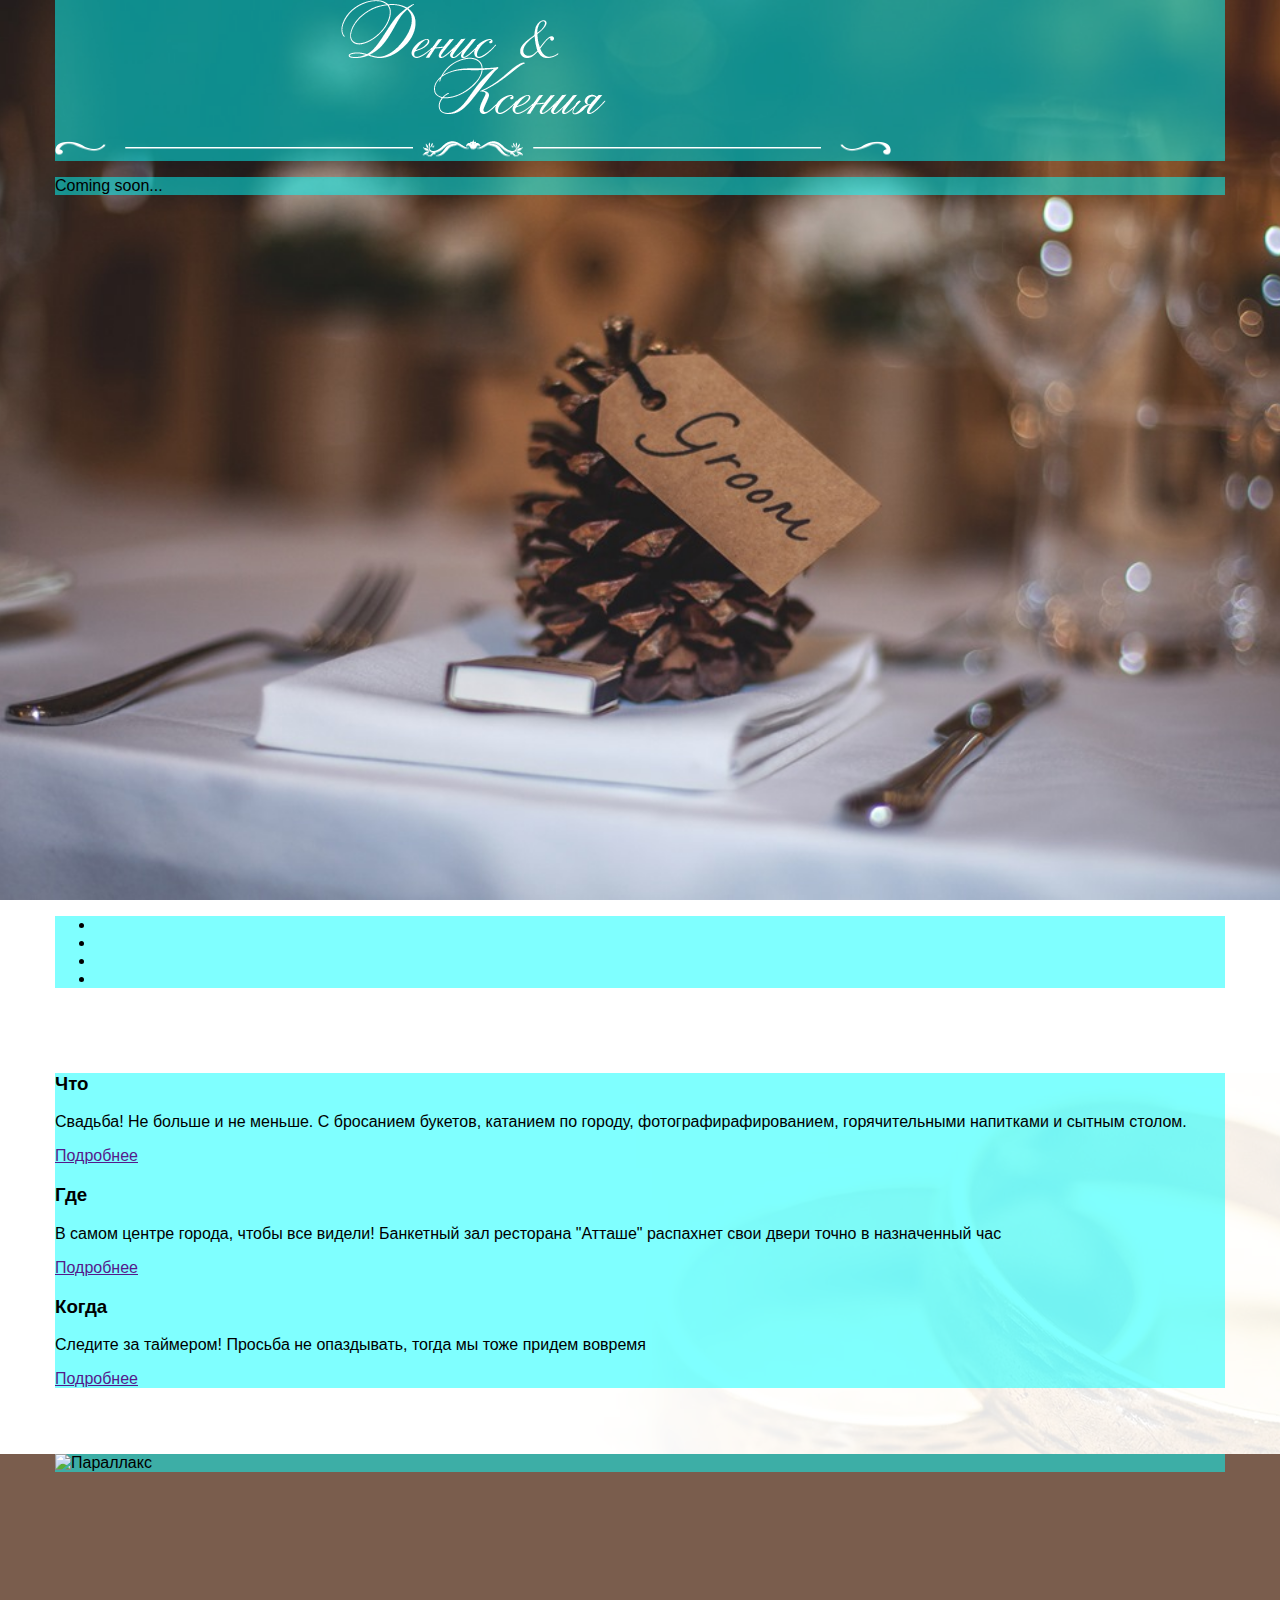
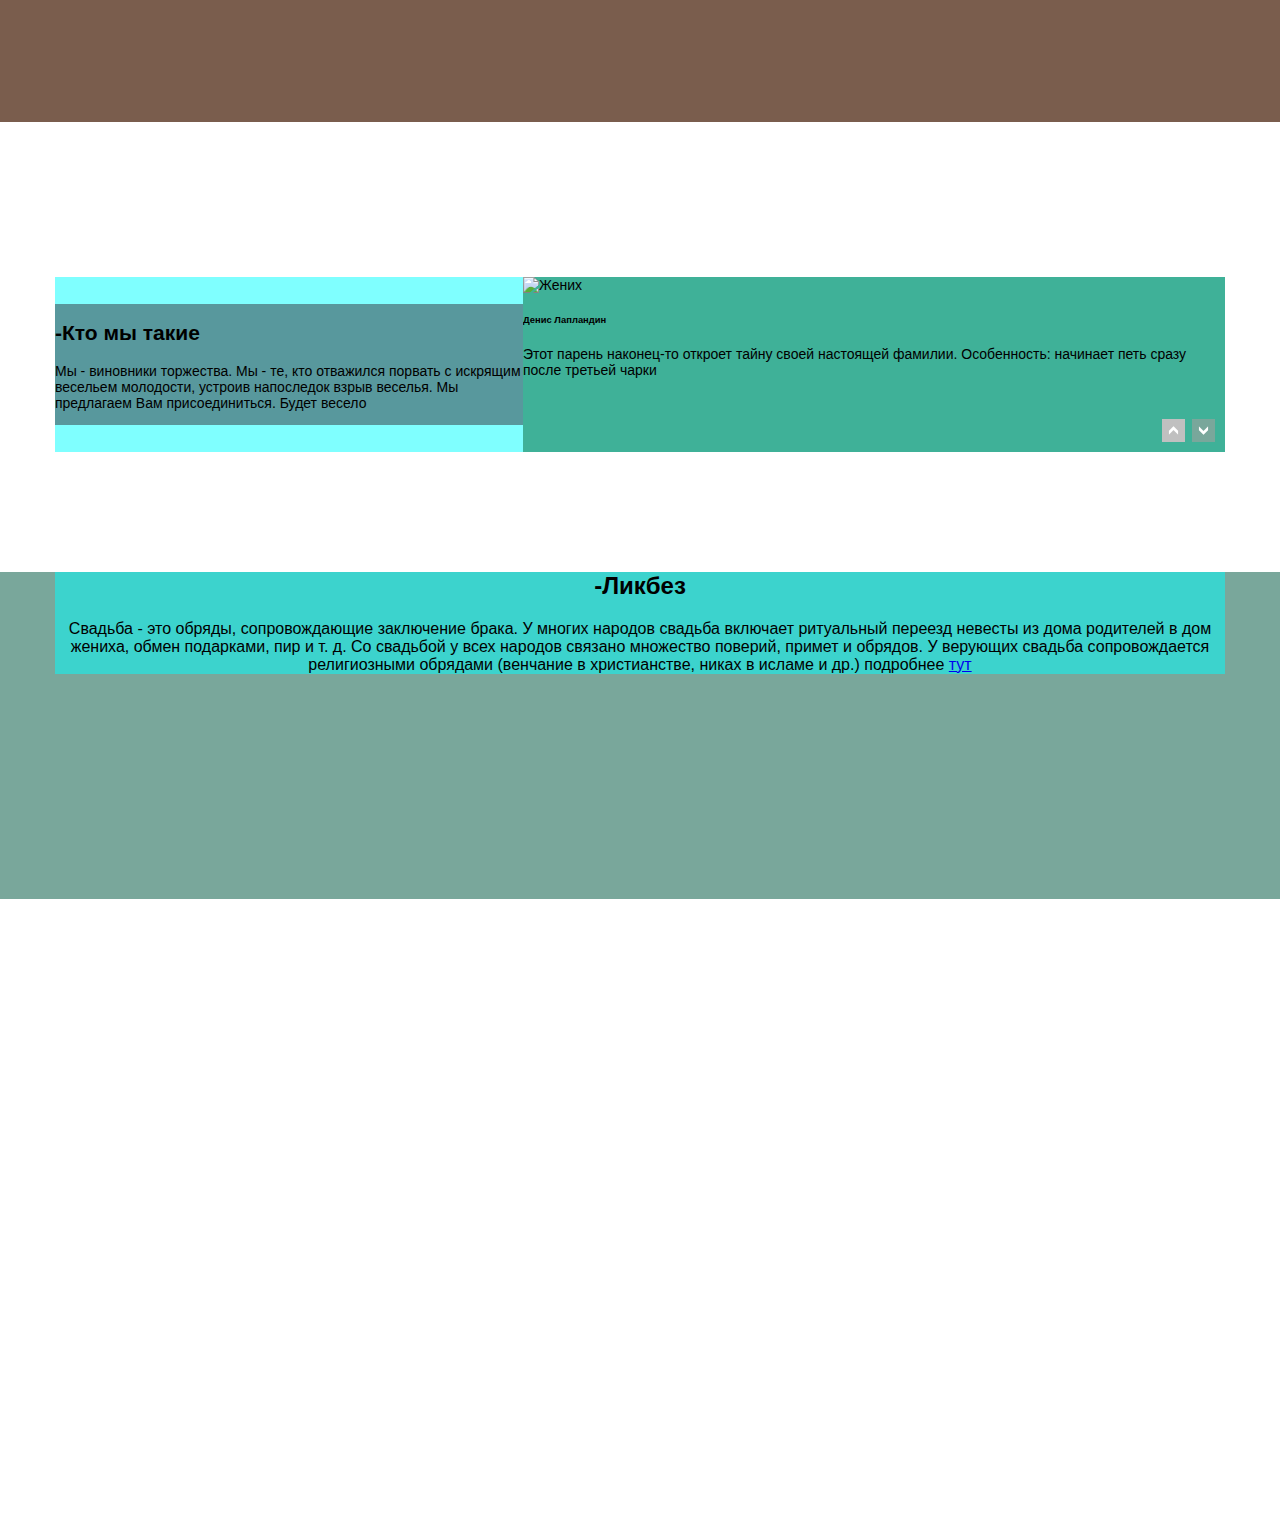
==== index.html @ 1f2bb0ab "Малый слайдер" ====
<!DOCTYPE html>
<html lang="ru">
<head>
  <meta charset="UTF-8">
  <title>Wedding</title>
  <link rel="stylesheet" type="text/css" href="css/normalize.css" />
  <link rel="stylesheet" type="text/css" href="css/style.css">
  </head>
<body>
  <div class="slider">
    <div class="slide first-slide"></div>
    <div class="slide second-slide"></div>
    <div class="slide third-slide"></div>
      <div class="logo container">
        <img src="img\logo.png" alt="Денис и Ксения">
      </div>
      <div class="timer container">
        <p>Coming soon...</p>
        <div class="timer days">

        </div>
        <div class="timer hours">

        </div>
        <div class="timer minutes">

        </div>
        <div class="timer seconds"></div>
      </div>
    </div>

  <main class="content">
    <div class="content-wrapper">
      <div class="social container">
        <ul>
          <li><a class="social-icon social-vk" href="#"></a></li>
          <li><a class="social-icon social-google" href="#"></a></li>
          <li><a class="social-icon social-photo" href="#"></a></li>
          <li><a class="social-icon social-video" href="#"></a></li>
        </ul>
      </div>
    </div>
    <div class="annotation-wrapper">
      <div class="annotation container">
        <article class="annotation-what">
          <h3 class="annotation-header">Что</h3>
          <p class="annotation-text">Свадьба! Не больше и не меньше. С бросанием букетов, катанием по
            городу, фотографирафированием, горячительными напитками и сытным
            столом.</p>
          <a href="" class="btn">Подробнее</a>
        </article>
        <article class="annotation-where">
          <h3 class="annotation-header">Где</h3>
          <p class="annotation-text">В самом центре города, чтобы все видели!
            Банкетный зал ресторана "Атташе" распахнет свои двери точно в назначенный час</p>
          <a href="" class="btn">Подробнее</a>
        </article>
        <article class="annotation-when">
          <h3 class="annotation-header">Когда</h3>
          <p class="annotation-text">Следите за таймером! Просьба не опаздывать,
            тогда мы тоже придем вовремя</p>
          <a href="" class="btn">Подробнее</a>
        </article>
      </div>
    </div>

    <div class="parallax-wrapper">
      <div class="parallax container">
        <img src="" alt="Параллакс">
      </div>
    </div>

     <div class="about-wrapper">
      <div class="about container clearfix">
        <div class="about-us">
          <h2 class="about-us-header">-Кто мы такие</h2>
          <p class="about-us-text">Мы - виновники торжества. Мы - те, кто отважился порвать
          с искрящим весельем молодости, устроив напоследок взрыв веселья. Мы предлагаем
          Вам присоединиться. Будет весело</p>
        </div>
        <div class="about-slider">  <!-- экран слайдера -->
          <input type="radio" name="slider-control" id="prev" checked="">
          <input type="radio" name="slider-control" id="next">
         <div class="about-slides">   <!--двигаемый контейнер с дивами -->
            <div class="about-slider-him">
              <img src="" alt="Жених" class="him">
              <h6 class="him-header">Денис Лапландин</h6>
              <p class="him-text">Этот парень наконец-то откроет тайну своей настоящей фамилии.
              Особенность: начинает петь сразу после третьей чарки</p>
            </div>
            <div class="about-slider-her">
              <img src="" alt="Невеста" class="her">
              <h6 class="her-header">Ксения будущая Лапландина</h6>
              <p class="him-text">Девушка мечты, ум, страсть и красота в одном флаконе.
              Особенность: вместо того, чтобы унимать поющего жениха, начинает ему подпевать</p>
            </div>

          </div>


          <div class="slider-control">
            <label for="prev"></label>
            <label for="next"></label>
          </div>
        </div>


        <!-- <div class="about-slider">
            <figure class="about-photo">
              <img src="" width="268" height="164" alt="ФОТО"/>
            </figure>
            <button class="btn-photo-back">Назад</button>
            <button class="btn-photo-next">Вперед</button>
        </div> -->
      </div>
    </div>

     <div class="definition-wrapper">
      <div class="definition container">
        <!-- можно добавить иконку -->
        <h2 class="definition-header">-Ликбез</h2>
        <p class="definition-text"> Свадьба - это обряды, сопровождающие заключение брака.
          У многих народов свадьба включает ритуальный переезд невесты из дома
          родителей в дом жениха, обмен подарками, пир и т. д.
          Со свадьбой у всех народов связано множество поверий, примет и обрядов.
          У верующих свадьба сопровождается религиозными обрядами (венчание в
          христианстве, никах в исламе и др.) подробнее
          <a href="https://ru.wikipedia.org/wiki/%D0%A1%D0%B2%D0%B0%D0%B4%D1%8C%D0%B1%D0%B0" class="definition-wiki">тут</a></p>
      </div>
    </div>

  </main>
  <footer>
        <!-- Фоновое изображение + прогрессивно форма для поп-апа с приглашением -->
  </footer>


</body>
</html>
---- css/style.css ----
body {

}
.slider {
  height: 100vh;
  background: url(../img/slider/1min.jpg)  center no-repeat;
  background-size: cover;
}
.container {
  width: 1170px;
  margin: 0 auto;
  background: rgba(0, 255, 255, 0.5);
  /*ширина макета 1170*/
}
.clearfix::after {
  content:"";
  display: table;
  clear: both;
}

.content-wrapper {
  height: 138px;
  width: 100%;
  background: white;
}
.annotation-wrapper {
  height: 381px;
  width: 100%;
  background: url(../img/wedding-rings-gradient.png) center no-repeat;
}
.parallax-wrapper {
  height: 268px;
  width:100%;
  background-color: #7a5d4d;
}
.about-wrapper {
  height: 430px;
  width: 100%;
  padding-top: 155px;
  background-color: white;
  box-sizing: border-box;
}
.definition-wrapper {
  height: 327px;
  width: 100%;
  background-color: #79a79b;
}
.about {
  font-size: 0;
}
.about-us {
  display: inline-block;
  vertical-align: middle;
  width: 40%;
  font-size: 14px;
  background: rgba(50, 50, 59, 0.5);
}
.about-slider {
  position: relative;
  z-index: 100;
  display: inline-block;
  vertical-align: middle;
  width: 60%;
  height: 175px;
  overflow: hidden;
  font-size: 14px;
  background: rgba(0, 100, 50, 0.5);;
}
.about-slides {
  width: 100%;
  height: 350px;
  transition: transform 0.8s ease;
}
.about-slider-him, .about-slider-her {
  height: 175px;
}
.about input {
  display: none;
}
.slider-control {
  background: #bbb;
}
.about label {
  position: absolute;
  z-index: 200;
  bottom:10px;
  width: 23px;
  height: 23px;
  cursor: pointer;
  background: #79a79b;
}
.about label:first-child {
  right: 40px;
  background-image: url(../img/prev.png);
  background-repeat: no-repeat;
  background-position: center;
}
.about label:last-child {
  right: 10px;
  background-image: url(../img/next.png);
  background-repeat: no-repeat;
  background-position: center;
}
#prev:checked ~ .slider-control label[for="prev"],
#next:checked ~ .slider-control label[for="next"]  {
  background-color: #c0c0c0;
}
#prev:checked ~ .about-slides {
  transform: translateY(0);

}
#next:checked ~ .about-slides {
  transform: translateY(-175px);
}









.definition {
  text-align: center;
}
footer {
  height: 616px;
  width: 100%;
  /*background: url(../img/wedding-1017239_1920.jpg) center no-repeat;
  background-size: cover; ????????*/
}
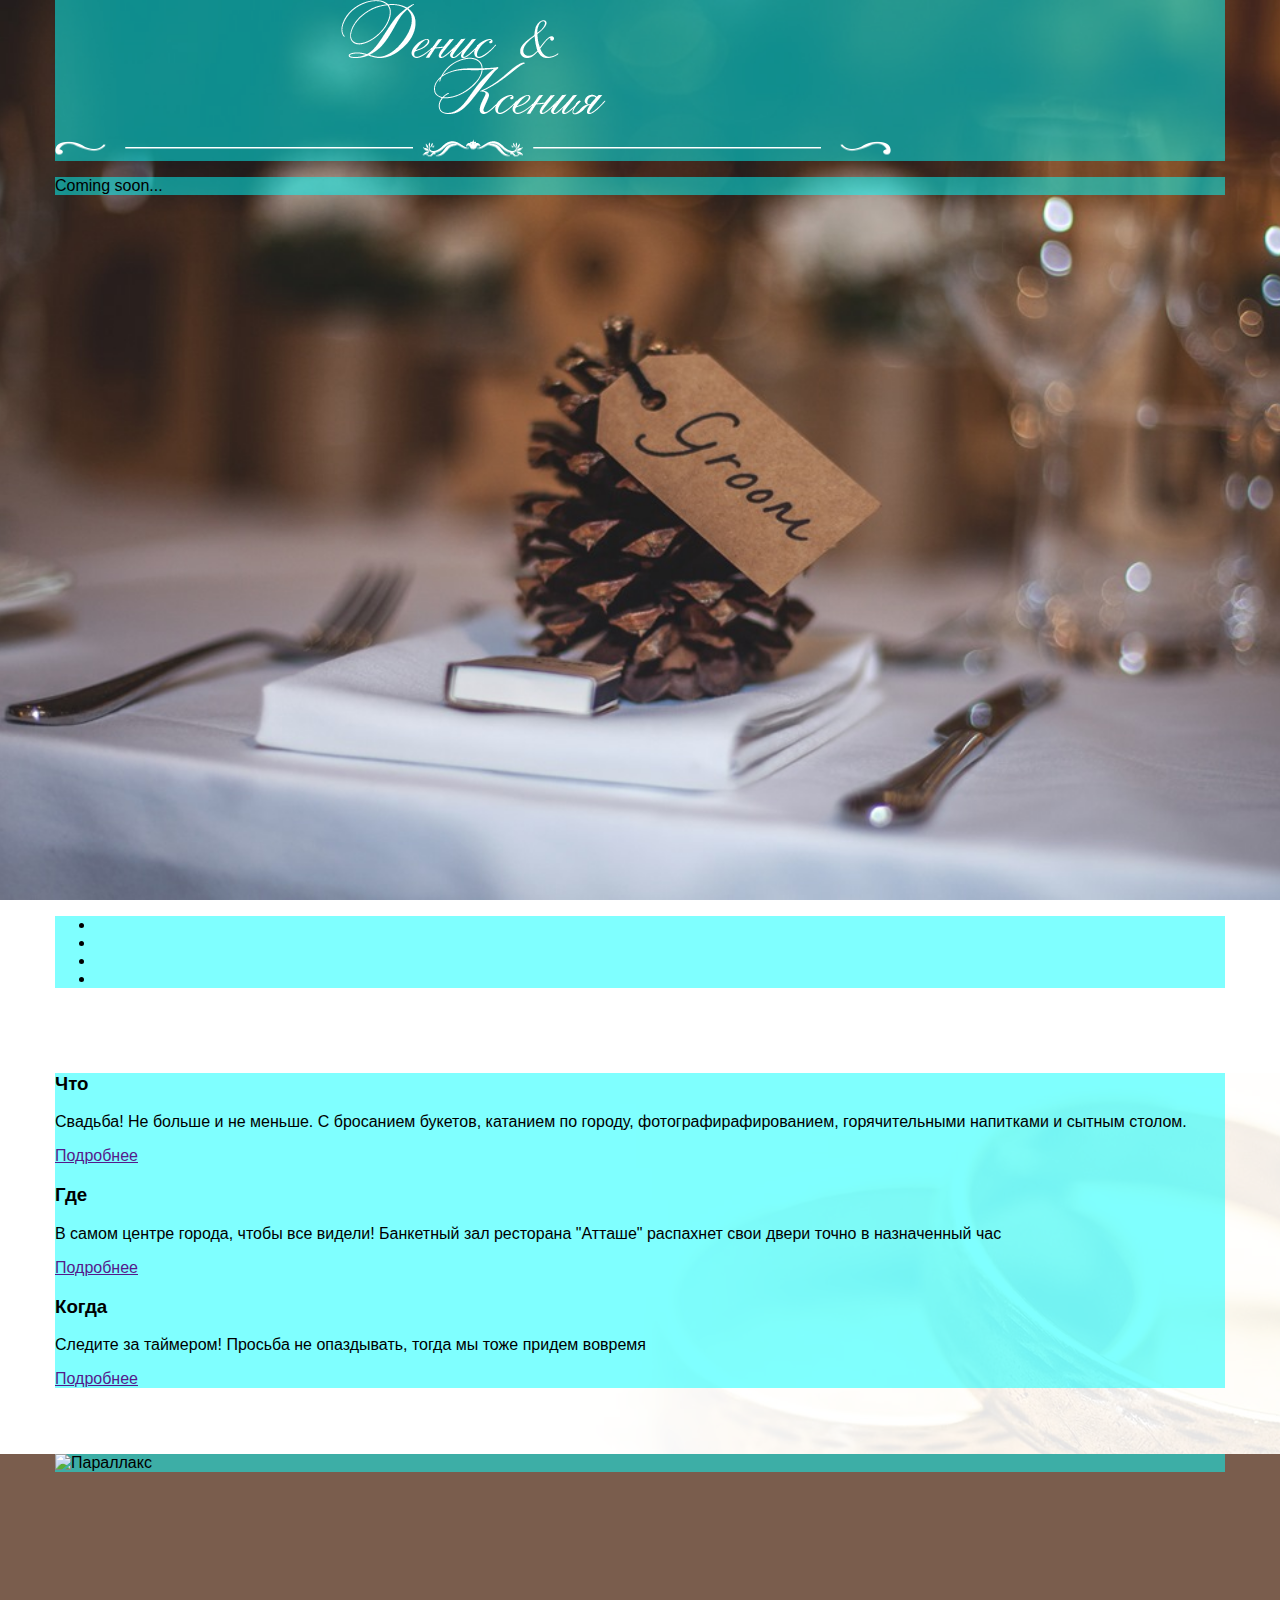
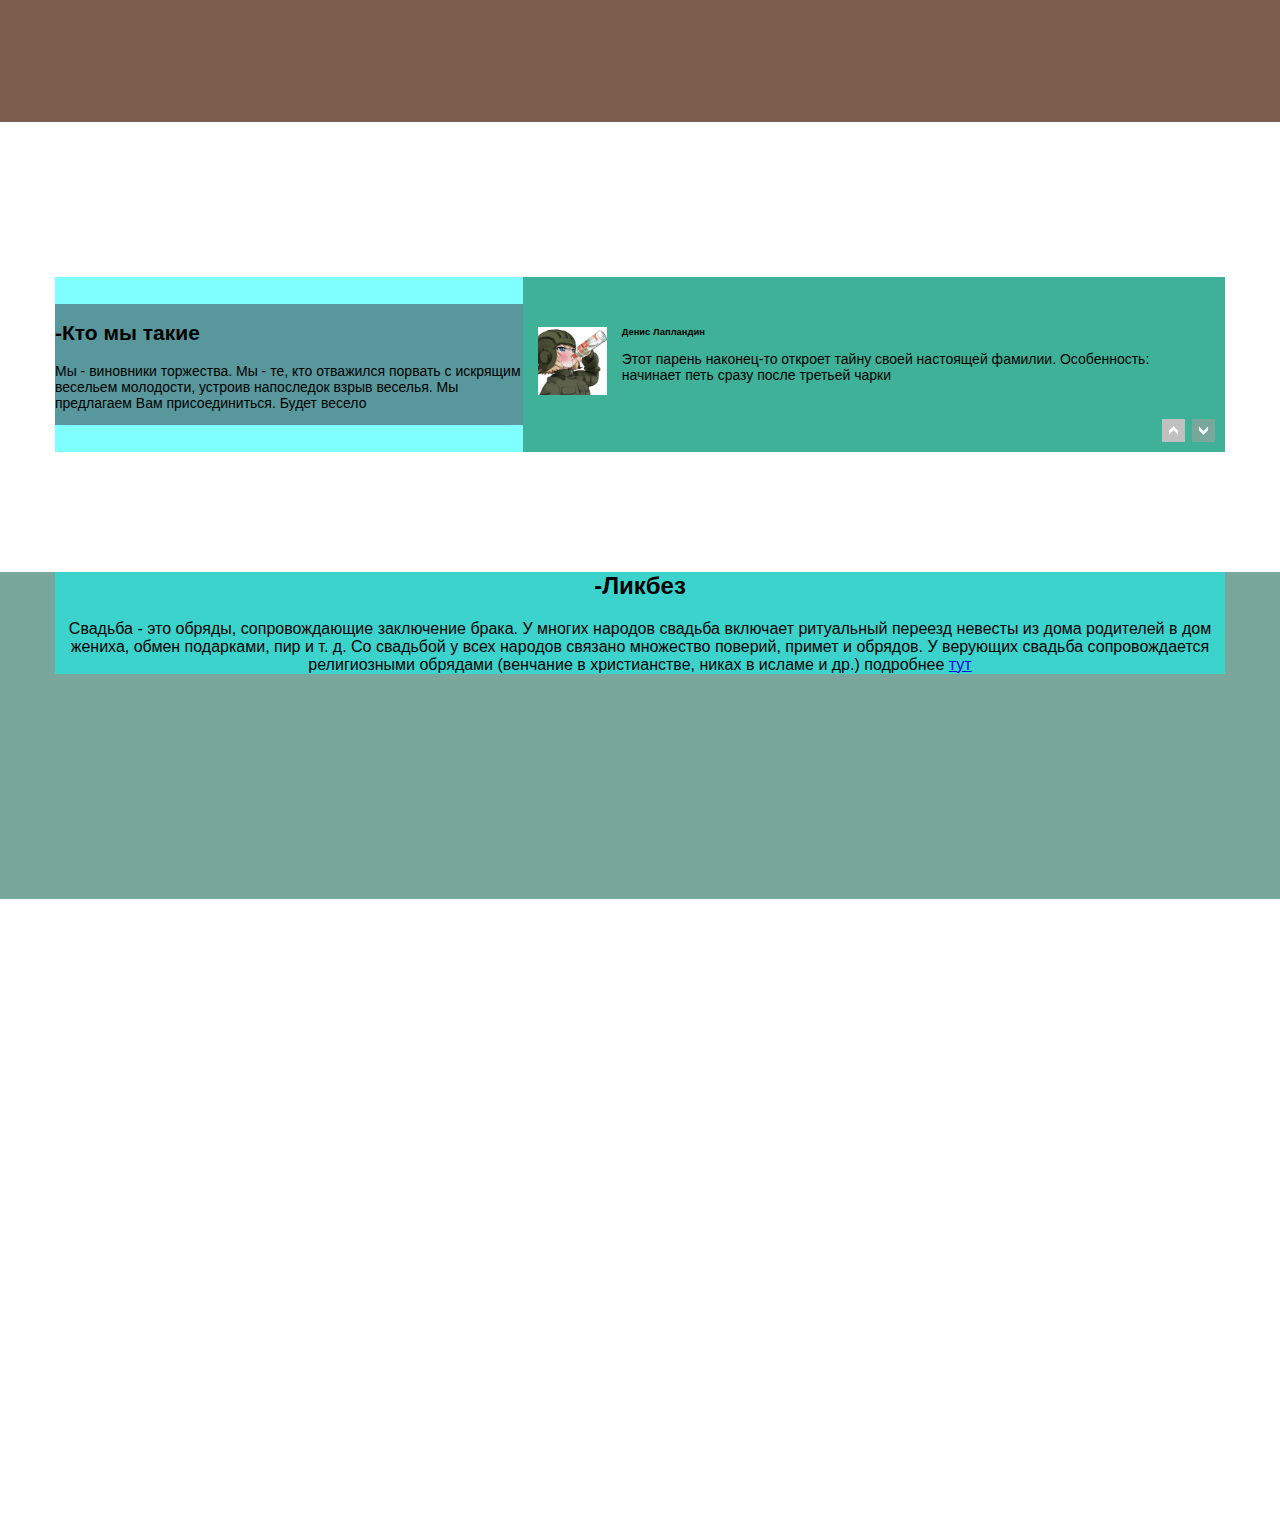
==== commit 058e5adb: "расстановка в блоке about" ====
--- a/index.html
+++ b/index.html
@@ -82,17 +82,22 @@
           <input type="radio" name="slider-control" id="prev" checked="">
           <input type="radio" name="slider-control" id="next">
          <div class="about-slides">   <!--двигаемый контейнер с дивами -->
-            <div class="about-slider-him">
-              <img src="" alt="Жених" class="him">
-              <h6 class="him-header">Денис Лапландин</h6>
-              <p class="him-text">Этот парень наконец-то откроет тайну своей настоящей фамилии.
-              Особенность: начинает петь сразу после третьей чарки</p>
+            <div class="about-slider-him clearfix">
+              <img class="portrait" src="img/U4wfZ8sK5TE.jpg" alt="Жених" class="him">
+              <!-- опционально увеличение фото при клике и обратно -->
+              <div class="box">
+                <h6 class="him-header">Денис Лапландин</h6>
+                <p class="him-text">Этот парень наконец-то откроет тайну своей настоящей фамилии.
+                Особенность: начинает петь сразу после третьей чарки</p>
+              </div>
             </div>
-            <div class="about-slider-her">
-              <img src="" alt="Невеста" class="her">
-              <h6 class="her-header">Ксения будущая Лапландина</h6>
-              <p class="him-text">Девушка мечты, ум, страсть и красота в одном флаконе.
-              Особенность: вместо того, чтобы унимать поющего жениха, начинает ему подпевать</p>
+            <div class="about-slider-her clearfix">
+              <img class="portrait" src="img/kseniya.jpg" alt="Невеста" class="her">
+              <div class="box">
+                <h6 class="her-header">Ксения будущая Лапландина</h6>
+                <p class="him-text">Девушка мечты, ум, страсть и красота в одном флаконе.
+                Особенность: вместо того, чтобы унимать поющего жениха, начинает ему подпевать</p>
+              </div>
             </div>
 
           </div>
--- a/css/style.css
+++ b/css/style.css
@@ -73,6 +73,9 @@
 }
 .about-slider-him, .about-slider-her {
   height: 175px;
+  padding-left: 15px;
+  padding-top: 50px;
+  box-sizing: border-box;
 }
 .about input {
   display: none;
@@ -112,7 +115,22 @@
 #next:checked ~ .about-slides {
   transform: translateY(-175px);
 }
-
+.portrait {
+  display: inline-block;
+  max-width: 10%;
+  height: auto;
+  float: left;
+  margin-right: 15px;
+}
+.box h6 {
+  padding: 0;
+  margin: 0;
+}
+.box {
+  max-width: 80%;
+  float: left;
+  /*background-color: black;*/
+}
 
 
 
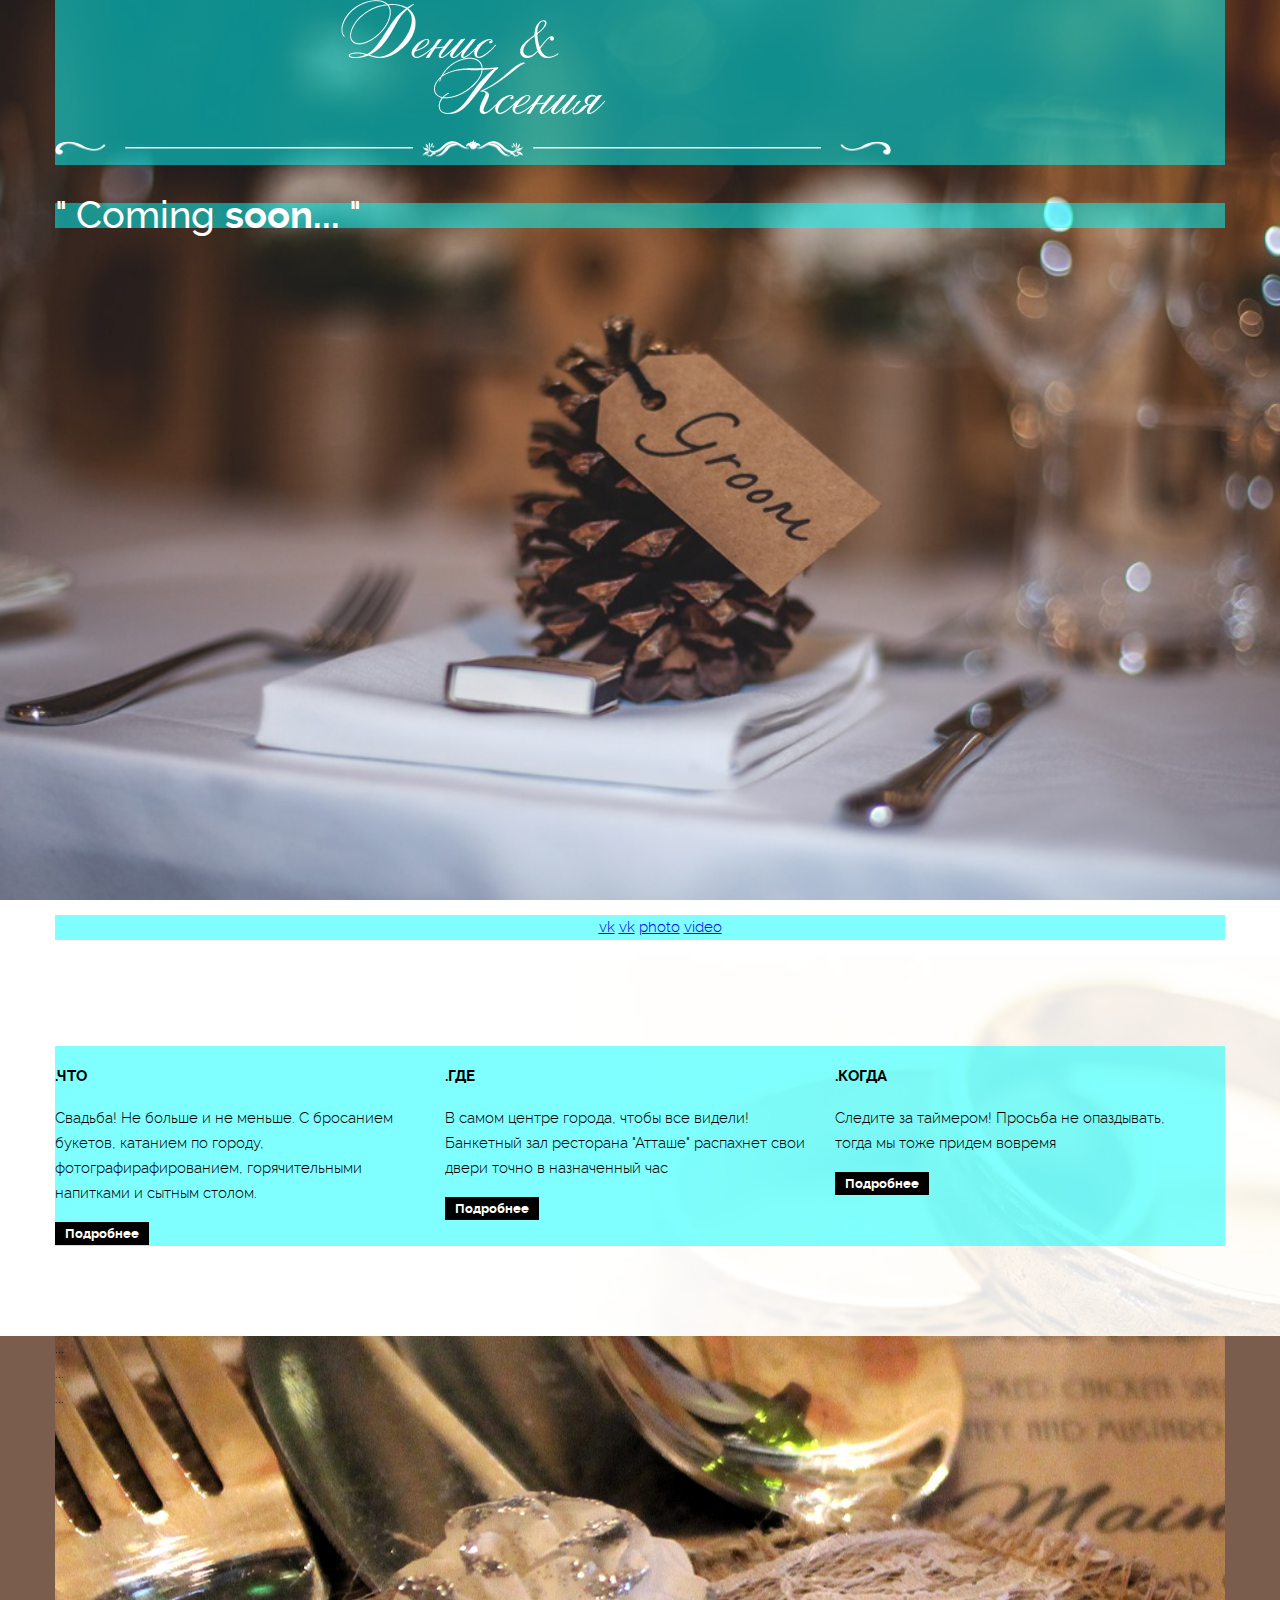
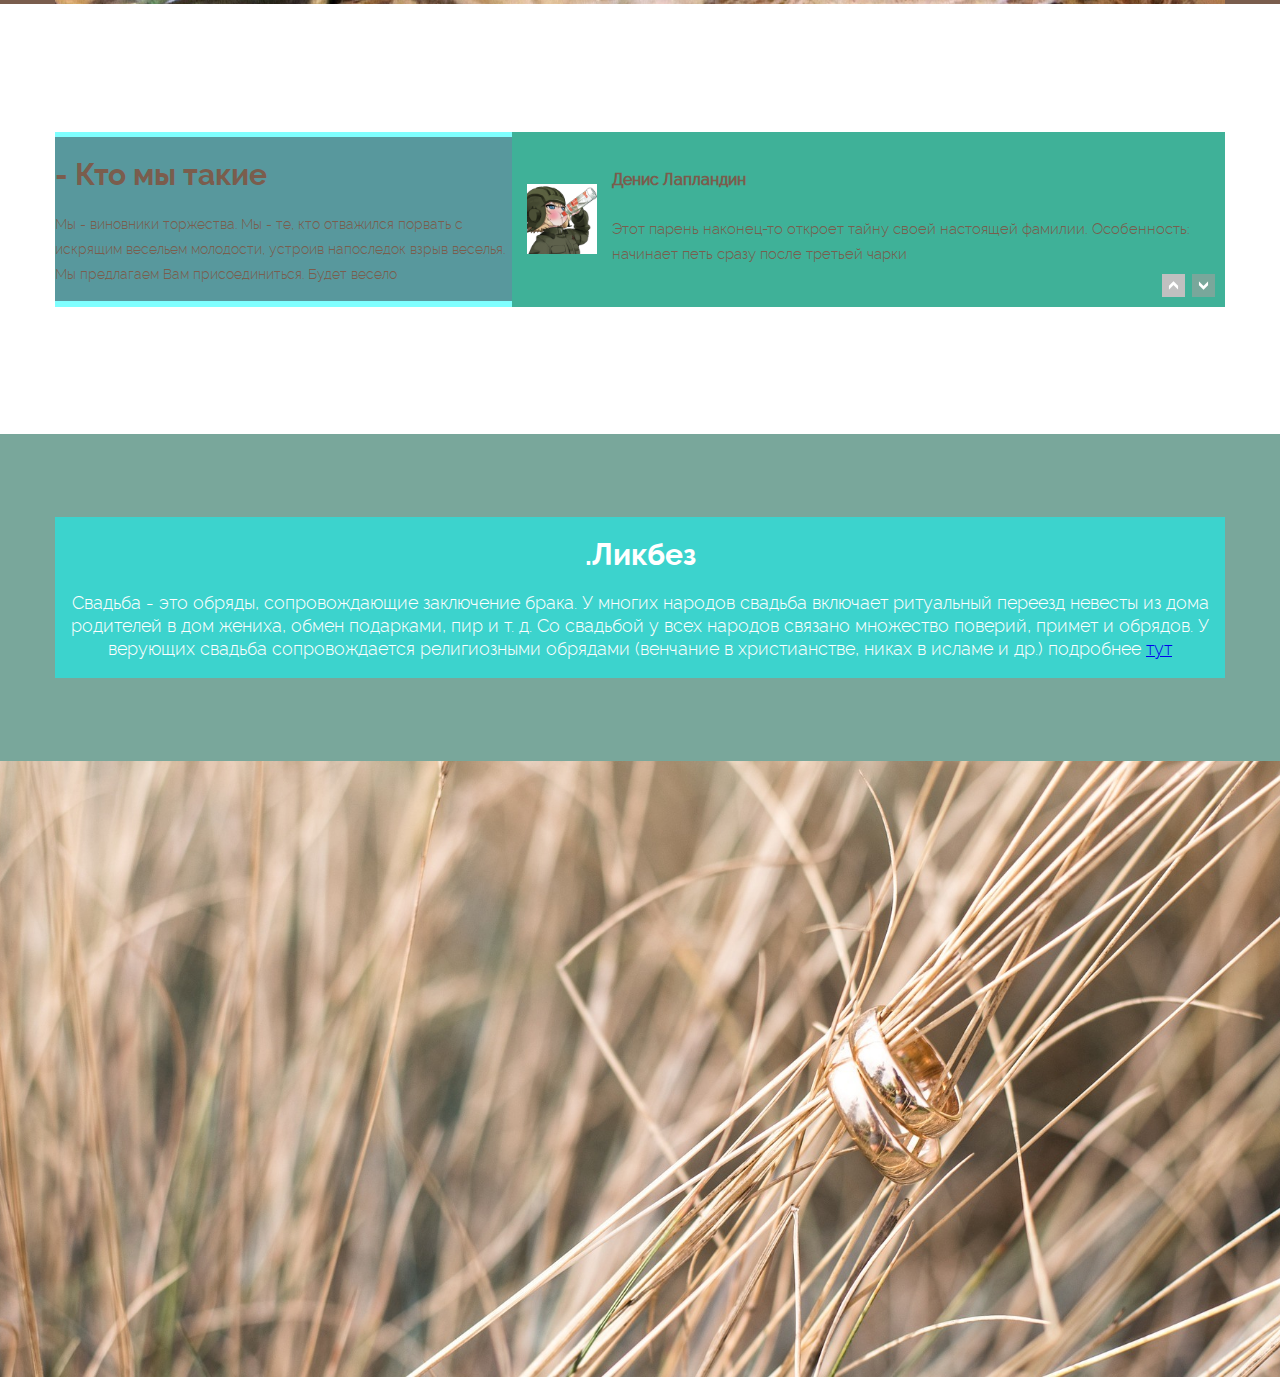
==== commit 315fb87a: "Доработка большая" ====
--- a/index.html
+++ b/index.html
@@ -5,6 +5,7 @@
   <title>Wedding</title>
   <link rel="stylesheet" type="text/css" href="css/normalize.css" />
   <link rel="stylesheet" type="text/css" href="css/style.css">
+  <link rel="stylesheet" type="text/css" href="css/fonts.css">
   </head>
 <body>
   <div class="slider">
@@ -15,7 +16,7 @@
         <img src="img\logo.png" alt="Денис и Ксения">
       </div>
       <div class="timer container">
-        <p>Coming soon...</p>
+        <p>" Coming <span>soon...</span> "</p>
         <div class="timer days">
 
         </div>
@@ -30,33 +31,33 @@
     </div>
 
   <main class="content">
-    <div class="content-wrapper">
+    <div class="social-wrapper">
       <div class="social container">
         <ul>
-          <li><a class="social-icon social-vk" href="#"></a></li>
-          <li><a class="social-icon social-google" href="#"></a></li>
-          <li><a class="social-icon social-photo" href="#"></a></li>
-          <li><a class="social-icon social-video" href="#"></a></li>
+          <li><a class="social-icon social-vk-him" href="http://vk.com/id15290535">vk</a></li>
+          <li><a class="social-icon social-vk-her" href="http://vk.com/id95440802">vk</a></li>
+          <li><a class="social-icon social-photo" href="#">photo</a></li>
+          <li><a class="social-icon social-video" href="#">video</a></li>
         </ul>
       </div>
     </div>
     <div class="annotation-wrapper">
       <div class="annotation container">
         <article class="annotation-what">
-          <h3 class="annotation-header">Что</h3>
+          <h3 class="annotation-header">.Что</h3>
           <p class="annotation-text">Свадьба! Не больше и не меньше. С бросанием букетов, катанием по
             городу, фотографирафированием, горячительными напитками и сытным
             столом.</p>
           <a href="" class="btn">Подробнее</a>
         </article>
         <article class="annotation-where">
-          <h3 class="annotation-header">Где</h3>
+          <h3 class="annotation-header">.Где</h3>
           <p class="annotation-text">В самом центре города, чтобы все видели!
             Банкетный зал ресторана "Атташе" распахнет свои двери точно в назначенный час</p>
           <a href="" class="btn">Подробнее</a>
         </article>
         <article class="annotation-when">
-          <h3 class="annotation-header">Когда</h3>
+          <h3 class="annotation-header">.Когда</h3>
           <p class="annotation-text">Следите за таймером! Просьба не опаздывать,
             тогда мы тоже придем вовремя</p>
           <a href="" class="btn">Подробнее</a>
@@ -66,14 +67,24 @@
 
     <div class="parallax-wrapper">
       <div class="parallax container">
-        <img src="" alt="Параллакс">
+        <div class="parallax__group">
+          <div class="parallax__layer parallax__layer--back">
+            ...
+          </div>
+          <div class="parallax__layer parallax__layer--base">
+            ...
+          </div>
+        </div>
+        <div class="parallax__group">
+          ...
+        </div>
       </div>
     </div>
 
      <div class="about-wrapper">
-      <div class="about container clearfix">
+      <div class="about container">
         <div class="about-us">
-          <h2 class="about-us-header">-Кто мы такие</h2>
+          <h2 class="about-us-header">- Кто мы такие</h2>
           <p class="about-us-text">Мы - виновники торжества. Мы - те, кто отважился порвать
           с искрящим весельем молодости, устроив напоследок взрыв веселья. Мы предлагаем
           Вам присоединиться. Будет весело</p>
@@ -82,7 +93,7 @@
           <input type="radio" name="slider-control" id="prev" checked="">
           <input type="radio" name="slider-control" id="next">
          <div class="about-slides">   <!--двигаемый контейнер с дивами -->
-            <div class="about-slider-him clearfix">
+            <div class="about-slider-him">
               <img class="portrait" src="img/U4wfZ8sK5TE.jpg" alt="Жених" class="him">
               <!-- опционально увеличение фото при клике и обратно -->
               <div class="box">
@@ -91,7 +102,7 @@
                 Особенность: начинает петь сразу после третьей чарки</p>
               </div>
             </div>
-            <div class="about-slider-her clearfix">
+            <div class="about-slider-her">
               <img class="portrait" src="img/kseniya.jpg" alt="Невеста" class="her">
               <div class="box">
                 <h6 class="her-header">Ксения будущая Лапландина</h6>
@@ -123,7 +134,7 @@
      <div class="definition-wrapper">
       <div class="definition container">
         <!-- можно добавить иконку -->
-        <h2 class="definition-header">-Ликбез</h2>
+        <h2 class="definition-header">.Ликбез</h2>
         <p class="definition-text"> Свадьба - это обряды, сопровождающие заключение брака.
           У многих народов свадьба включает ритуальный переезд невесты из дома
           родителей в дом жениха, обмен подарками, пир и т. д.
@@ -135,7 +146,8 @@
     </div>
 
   </main>
-  <footer>
+  <footer >
+
         <!-- Фоновое изображение + прогрессивно форма для поп-апа с приглашением -->
   </footer>
 
--- a/css/style.css
+++ b/css/style.css
@@ -1,5 +1,20 @@
 body {
-
+  font-family: 'ralewaylight', 'Arial', sans-serif;
+  font-size: 15px;
+  line-height: 25px;
+  color: black;
+}
+.timer p {
+  font-family: 'ralewaymedium', 'Arial', sans-serif;
+  font-size: 38px;
+  line-height: 25px;
+  color: white;
+}
+.timer p span {
+  font-family: 'ralewaybold', 'Arial', sans-serif;
+  font-size: 38px;
+  line-height: 25px;
+  color: white;
 }
 .slider {
   height: 100vh;
@@ -18,52 +33,125 @@
   clear: both;
 }
 
-.content-wrapper {
-  height: 138px;
+.social-wrapper {
+  height: auto;
   width: 100%;
   background: white;
+  overflow: auto;
 }
 .annotation-wrapper {
+  display: flex;
+  justify-content: center;
+  align-items: center;
   height: 381px;
   width: 100%;
   background: url(../img/wedding-rings-gradient.png) center no-repeat;
+  background-size: cover;
+  overflow: auto;
 }
 .parallax-wrapper {
+  display: flex;
+  align-items: center;
   height: 268px;
   width:100%;
   background-color: #7a5d4d;
+  overflow: auto;
 }
 .about-wrapper {
+  display: flex;
+  align-items: center;
   height: 430px;
   width: 100%;
-  padding-top: 155px;
+  /*padding-top: 155px;*/
   background-color: white;
   box-sizing: border-box;
+  overflow: auto;
 }
 .definition-wrapper {
+  display: flex;
+  align-items: center;
   height: 327px;
   width: 100%;
+  overflow: auto;
   background-color: #79a79b;
 }
+.social {
+  text-align: center;
+}
+.social li {
+  display: inline-block;
+
+}
+.annotation {
+  display: flex;
+  flex-wrap: wrap;
+  justify-content: space-between;;
+}
+.annotation h3 {
+  font-family: 'ralewaybold', 'Arial', sans-serif;
+  font-size: 15px;
+  line-height: 30px;
+  text-transform: uppercase;
+}
+.annotation article {
+  /*width: 30%;*/
+  flex-basis: 250px;
+  flex-grow: 1;
+  padding-right: 22px;
+  /*flex-grow: 1;*/
+  /*background-color: rgba(50, 10, 100, 0.5);*/
+}
+.annotation article a {
+  display: inline-block;
+  padding: 0 10px;
+  background-color: black;
+  font-family: 'ralewaybold', 'Arial', sans-serif;
+  text-decoration: none;
+  font-size: 13px;
+  line-height: 23px;
+  color: white;
+  width: auto;
+}
+.parallax {
+  height: 268px;
+  background: url(../img/cutlery-1375780_1920.jpg) center no-repeat;
+
+}
 .about {
-  font-size: 0;
+  display: flex;
+  align-items: center;
+  flex-wrap: wrap;
+  color: #7a5d4d;
 }
 .about-us {
-  display: inline-block;
-  vertical-align: middle;
+  /*display: inline-block;
+  vertical-align: middle;*/
+  flex-grow: 2;
+  flex-basis: 450px;
   width: 40%;
   font-size: 14px;
   background: rgba(50, 50, 59, 0.5);
 }
+.about-us h2 {
+  font-family: 'ralewaybold', 'Arial', sans-serif;
+  font-size: 30px;
+  line-height: 25px;
+}
+.about-slider h6 {
+  font-family: 'ralewaymedium', 'Arial', sans-serif;
+  font-size: 16px;
+  line-height: 45px;
+}
 .about-slider {
+  flex-grow: 3;
   position: relative;
   z-index: 100;
-  display: inline-block;
-  vertical-align: middle;
+  /*display: inline-block;
+  vertical-align: middle;*/
   width: 60%;
   height: 175px;
   overflow: hidden;
-  font-size: 14px;
+  font-size: 15px;
   background: rgba(0, 100, 50, 0.5);;
 }
 .about-slides {
@@ -72,9 +160,11 @@
   transition: transform 0.8s ease;
 }
 .about-slider-him, .about-slider-her {
+  display: flex;
+  align-items: center;
   height: 175px;
   padding-left: 15px;
-  padding-top: 50px;
+  /*padding-top: 50px;*/
   box-sizing: border-box;
 }
 .about input {
@@ -126,10 +216,16 @@
   padding: 0;
   margin: 0;
 }
-.box {
-  max-width: 80%;
-  float: left;
-  /*background-color: black;*/
+.definition {
+  font-size: 18px;
+  line-height: 23px;
+  color: white;
+}
+.definition h2 {
+  font-family: 'ralewaybold', 'Arial', sans-serif;
+  font-size: 30px;
+  line-height: 25px;
+
 }
 
 
@@ -145,6 +241,10 @@
 footer {
   height: 616px;
   width: 100%;
+  background-image: url(../img/wedding-footer.jpg);
+  background-position: center;
+  background-repeat: no-repeat;
+  background-size: cover;
   /*background: url(../img/wedding-1017239_1920.jpg) center no-repeat;
   background-size: cover; ????????*/
 }
--- a/css/fonts.css
+++ b/css/fonts.css
@@ -0,0 +1,57 @@
+/* Generated by Font Squirrel (https://www.fontsquirrel.com) on May 23, 2016 */
+
+
+
+@font-face {
+    font-family: 'ralewaybold';
+    src: url('../fonts/raleway-bold-webfont.woff2') format('woff2'),
+         url('../fonts/raleway-bold-webfont.woff') format('woff');
+    font-weight: normal;
+    font-style: normal;
+
+}
+
+
+
+
+@font-face {
+    font-family: 'ralewaymedium';
+    src: url('../fonts/raleway-medium-webfont.woff2') format('woff2'),
+         url('../fonts/raleway-medium-webfont.woff') format('woff');
+    font-weight: normal;
+    font-style: normal;
+
+}
+
+
+
+
+@font-face {
+    font-family: 'ralewaythin';
+    src: url('../fonts/raleway-thin-webfont.woff2') format('woff2'),
+         url('../fonts/raleway-thin-webfont.woff') format('woff');
+    font-weight: normal;
+    font-style: normal;
+
+}
+
+
+
+
+@font-face {
+    font-family: 'rosamunda_tworegular';
+    src: url('../fonts/rosamunda_two-webfont.woff2') format('woff2'),
+         url('../fonts/rosamunda_two-webfont.woff') format('woff');
+    font-weight: normal;
+    font-style: normal;
+
+}
+
+@font-face {
+    font-family: 'ralewaylight';
+    src: url('../fonts/raleway-light-webfont.woff2') format('woff2'),
+         url('../fonts/raleway-light-webfont.woff') format('woff');
+    font-weight: normal;
+    font-style: normal;
+
+}
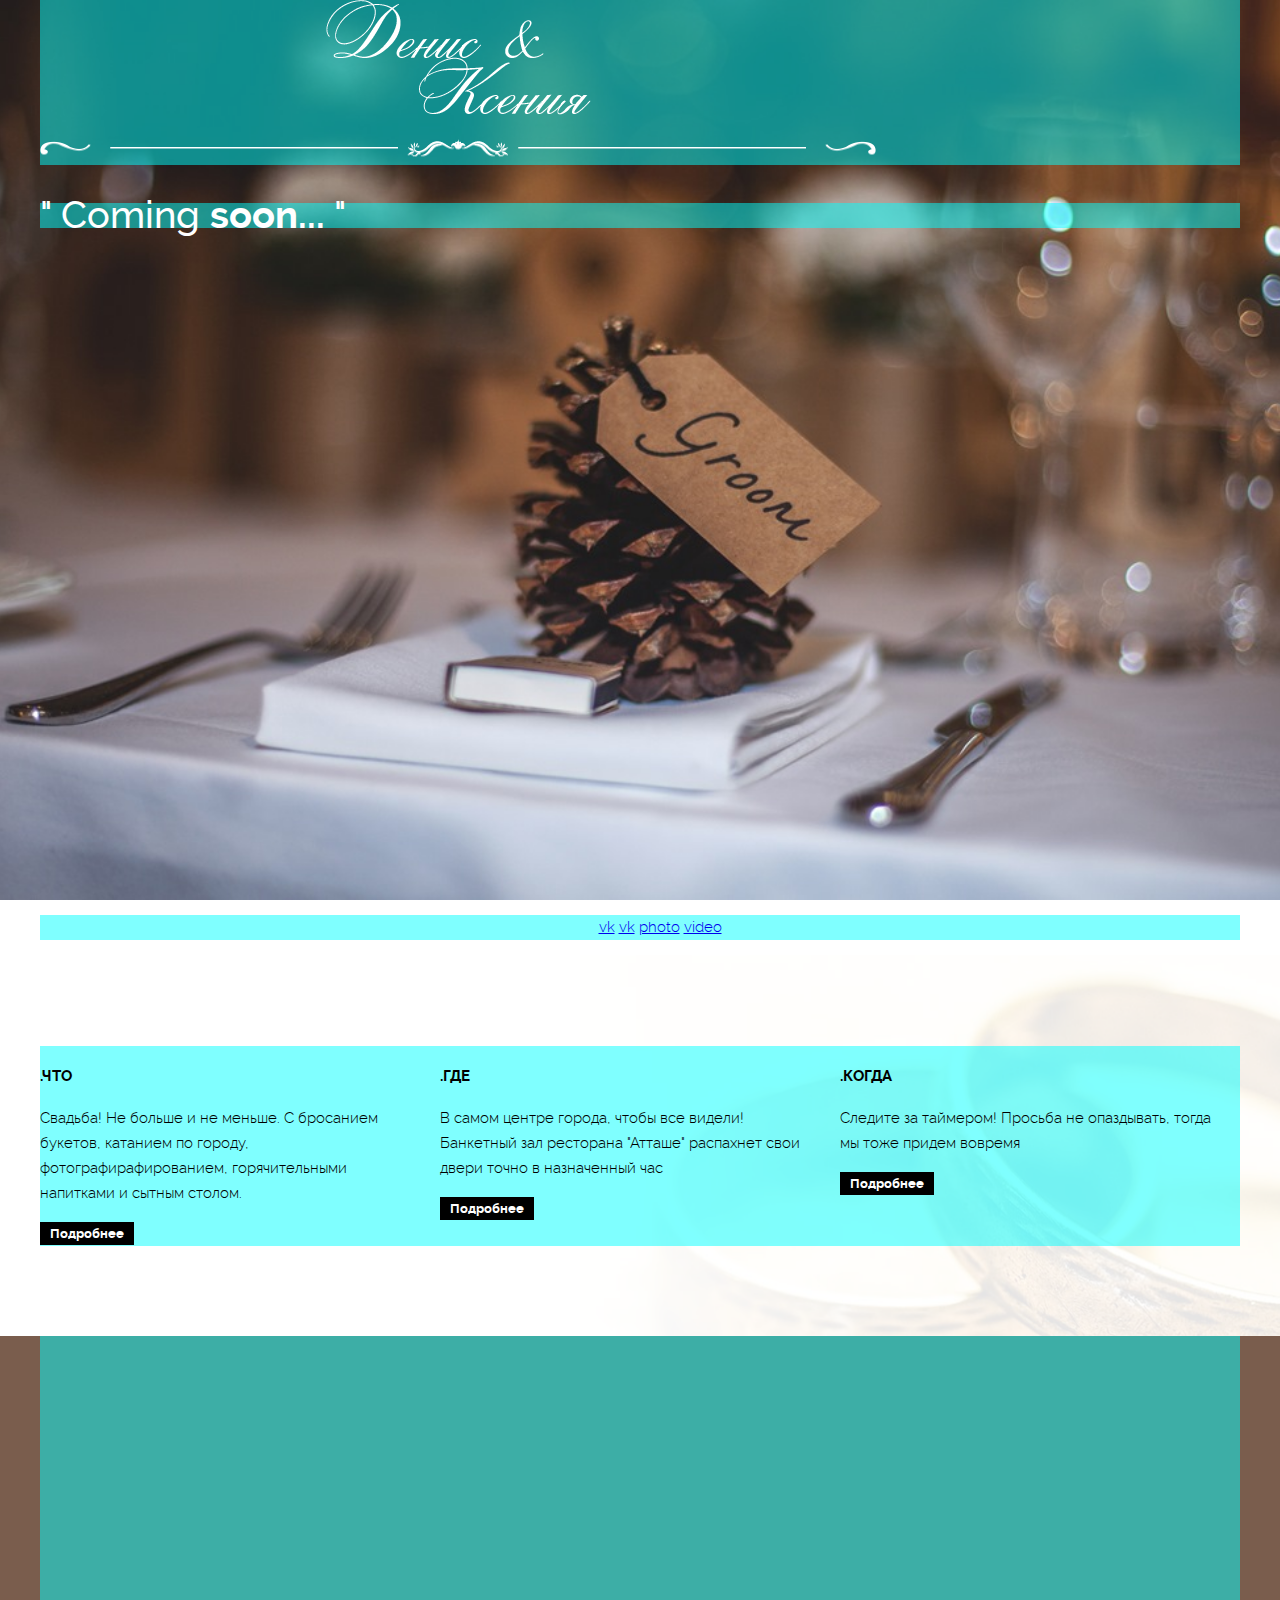
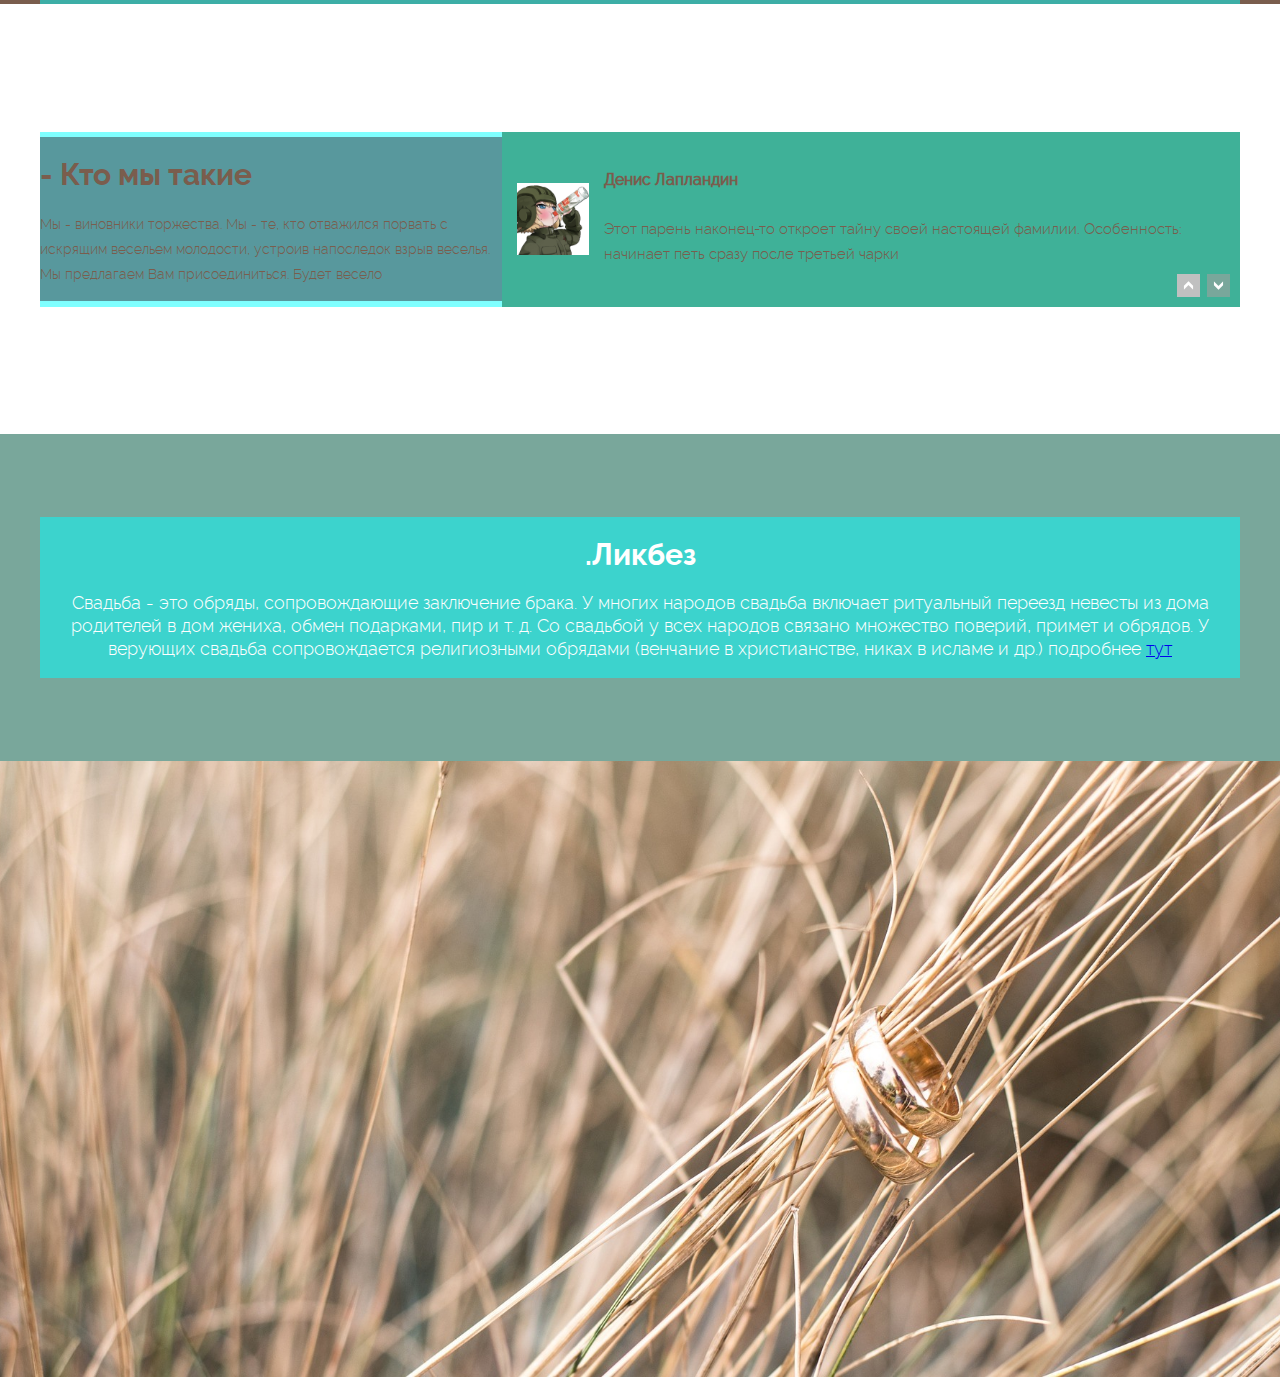
==== commit 69750f3a: "картинка в блок параллакса" ====
--- a/index.html
+++ b/index.html
@@ -67,17 +67,17 @@
 
     <div class="parallax-wrapper">
       <div class="parallax container">
-        <div class="parallax__group">
-          <div class="parallax__layer parallax__layer--back">
+        <!-- <div class="parallax__group">
+          <div class="parallax__layer parallax__layer-back">
             ...
           </div>
-          <div class="parallax__layer parallax__layer--base">
+          <div class="parallax__layer parallax__layer-base">
             ...
           </div>
         </div>
         <div class="parallax__group">
           ...
-        </div>
+        </div> -->
       </div>
     </div>
 
--- a/css/style.css
+++ b/css/style.css
@@ -22,7 +22,7 @@
   background-size: cover;
 }
 .container {
-  width: 1170px;
+  width: 1200px;
   margin: 0 auto;
   background: rgba(0, 255, 255, 0.5);
   /*ширина макета 1170*/
@@ -114,8 +114,11 @@
 }
 .parallax {
   height: 268px;
-  background: url(../img/cutlery-1375780_1920.jpg) center no-repeat;
-
+  /*background-color: black;*/
+  background-image: url(../img/параллакс.jpg);
+  background-repeat: no-repeat;
+  background-position: center;
+  background-attachment: fixed;
 }
 .about {
   display: flex;
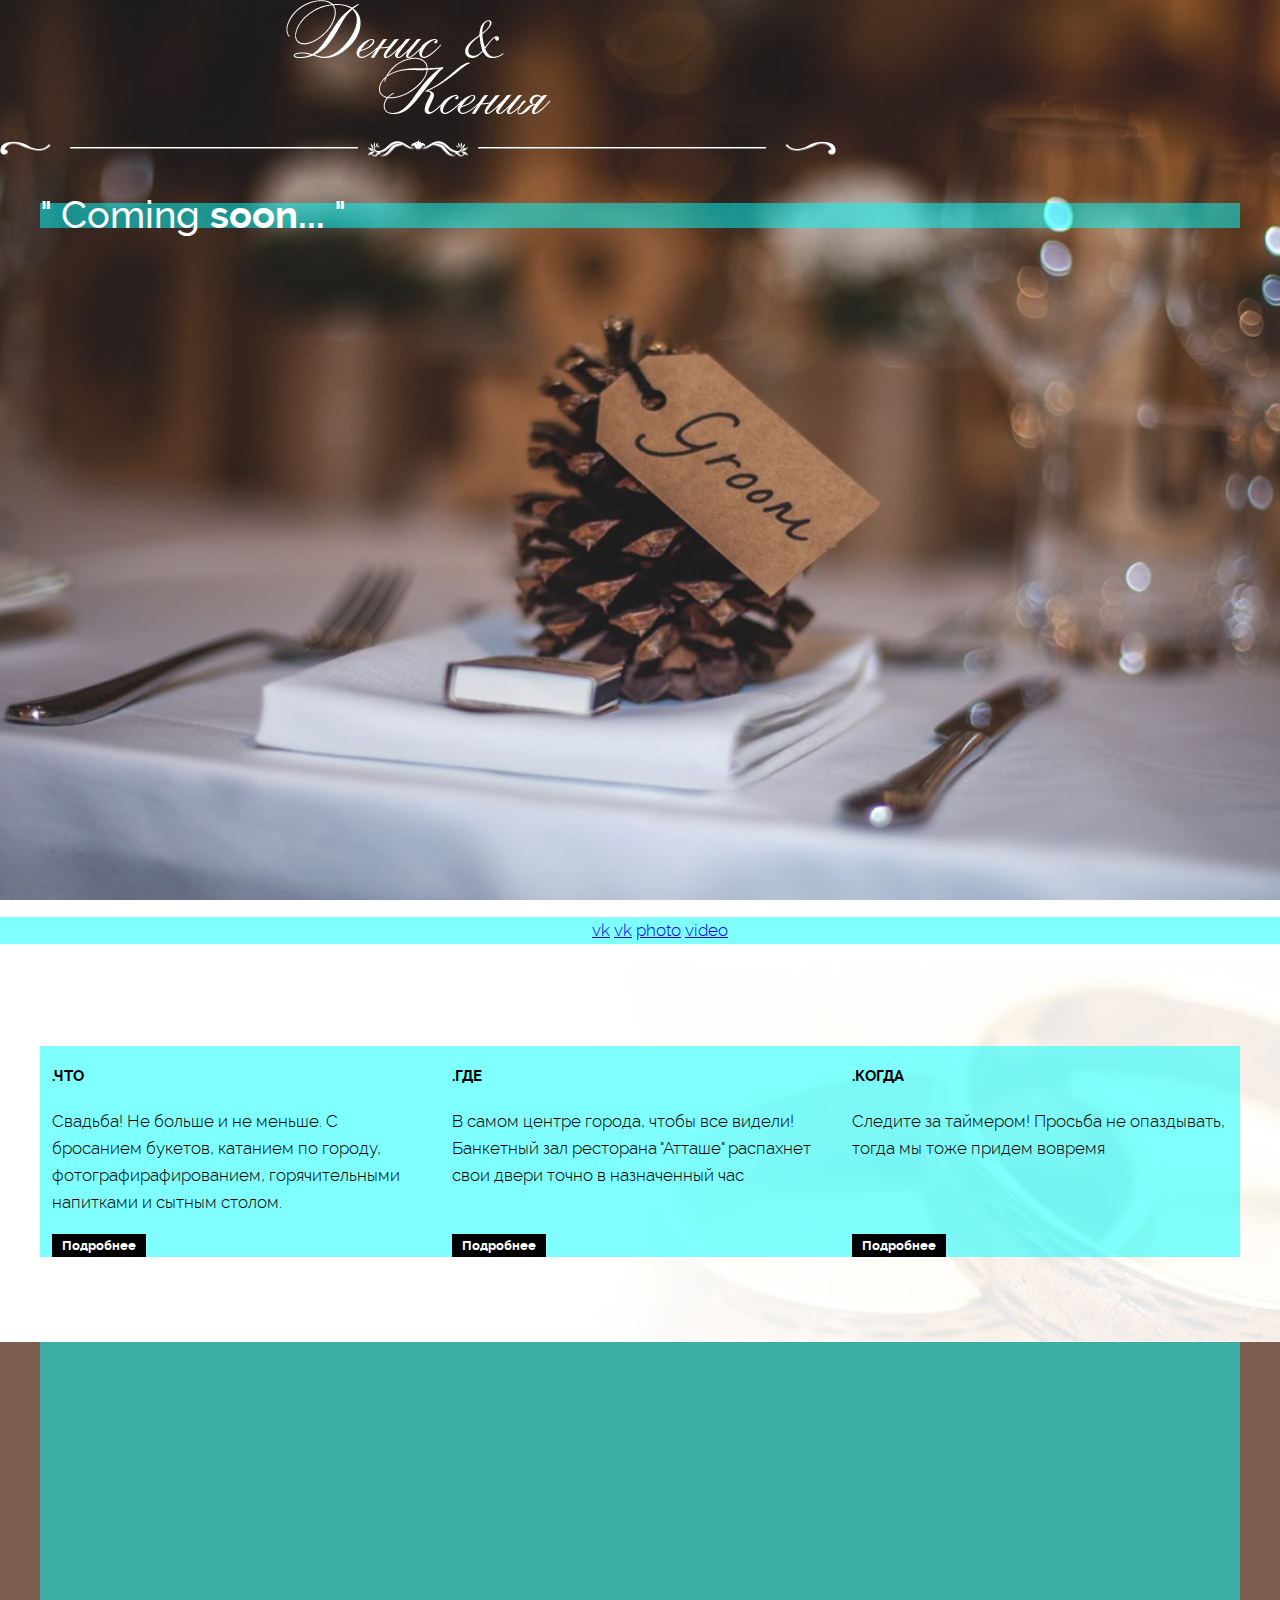
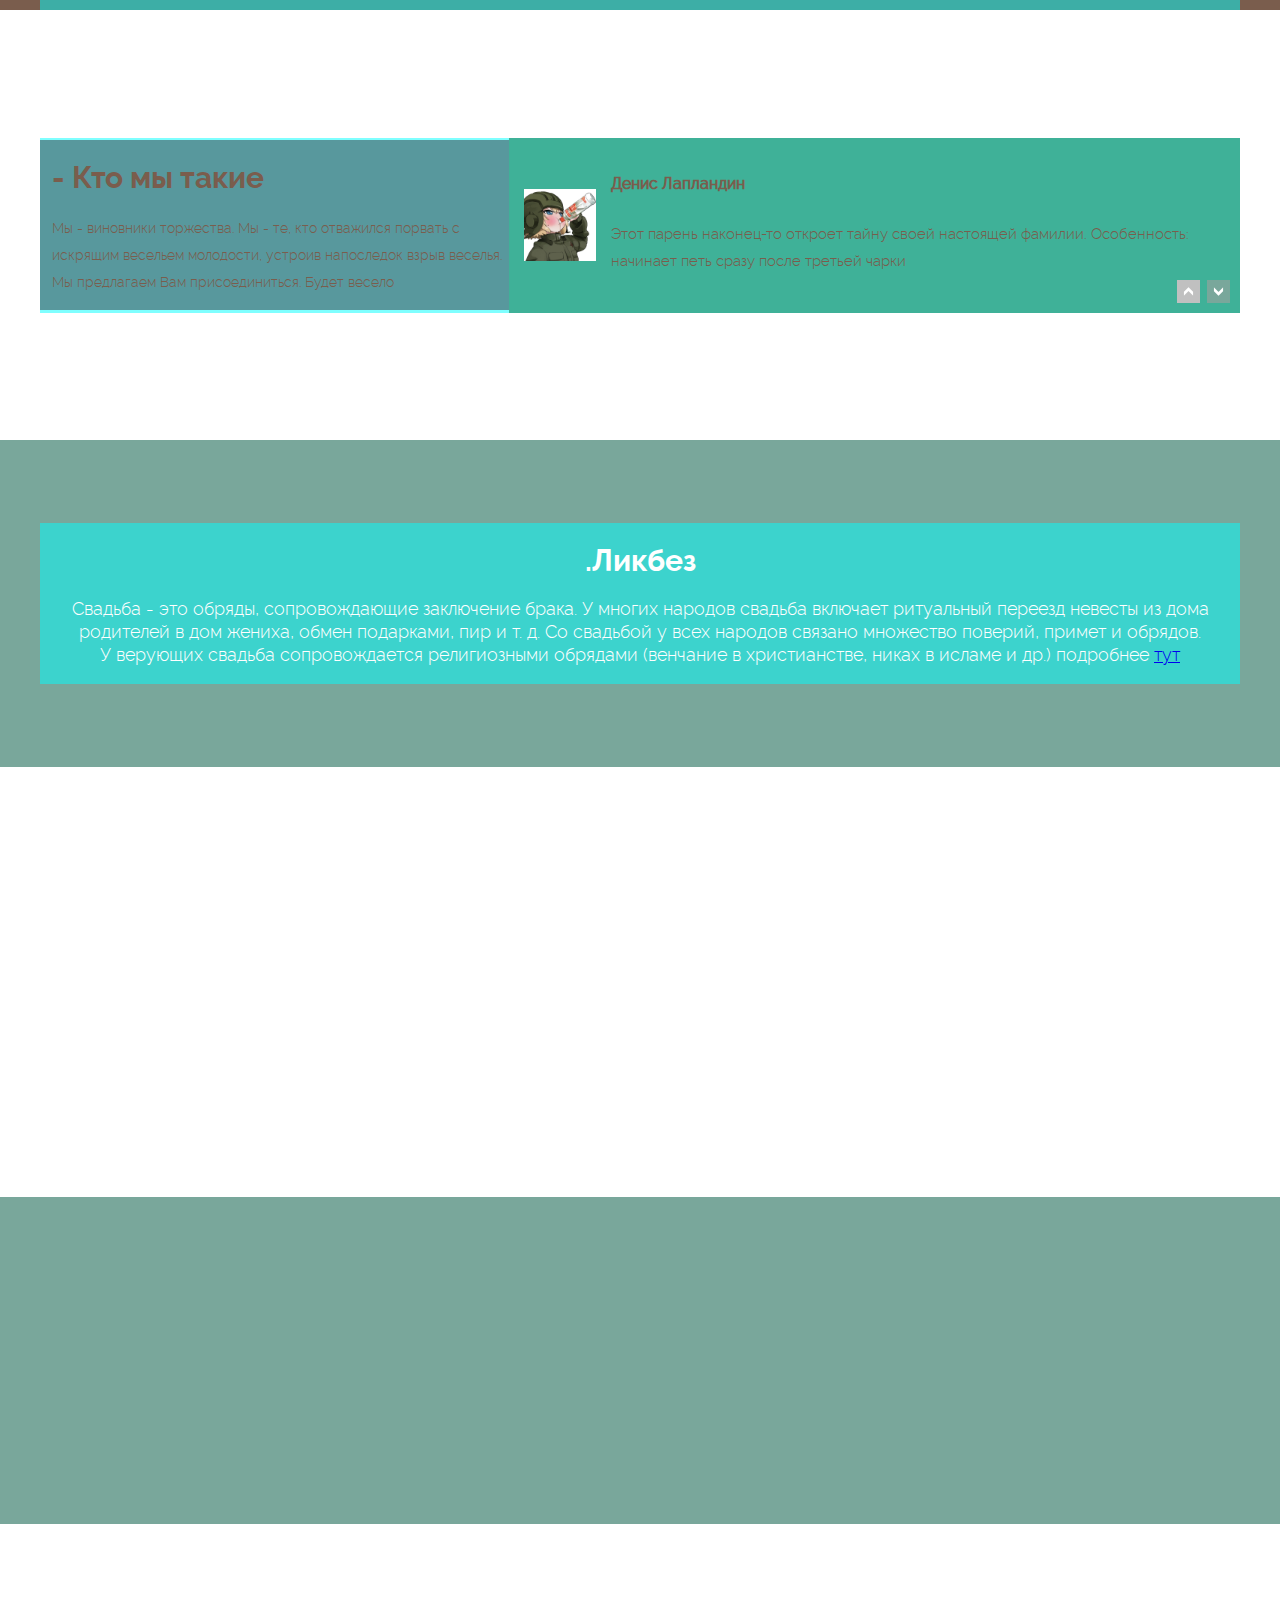
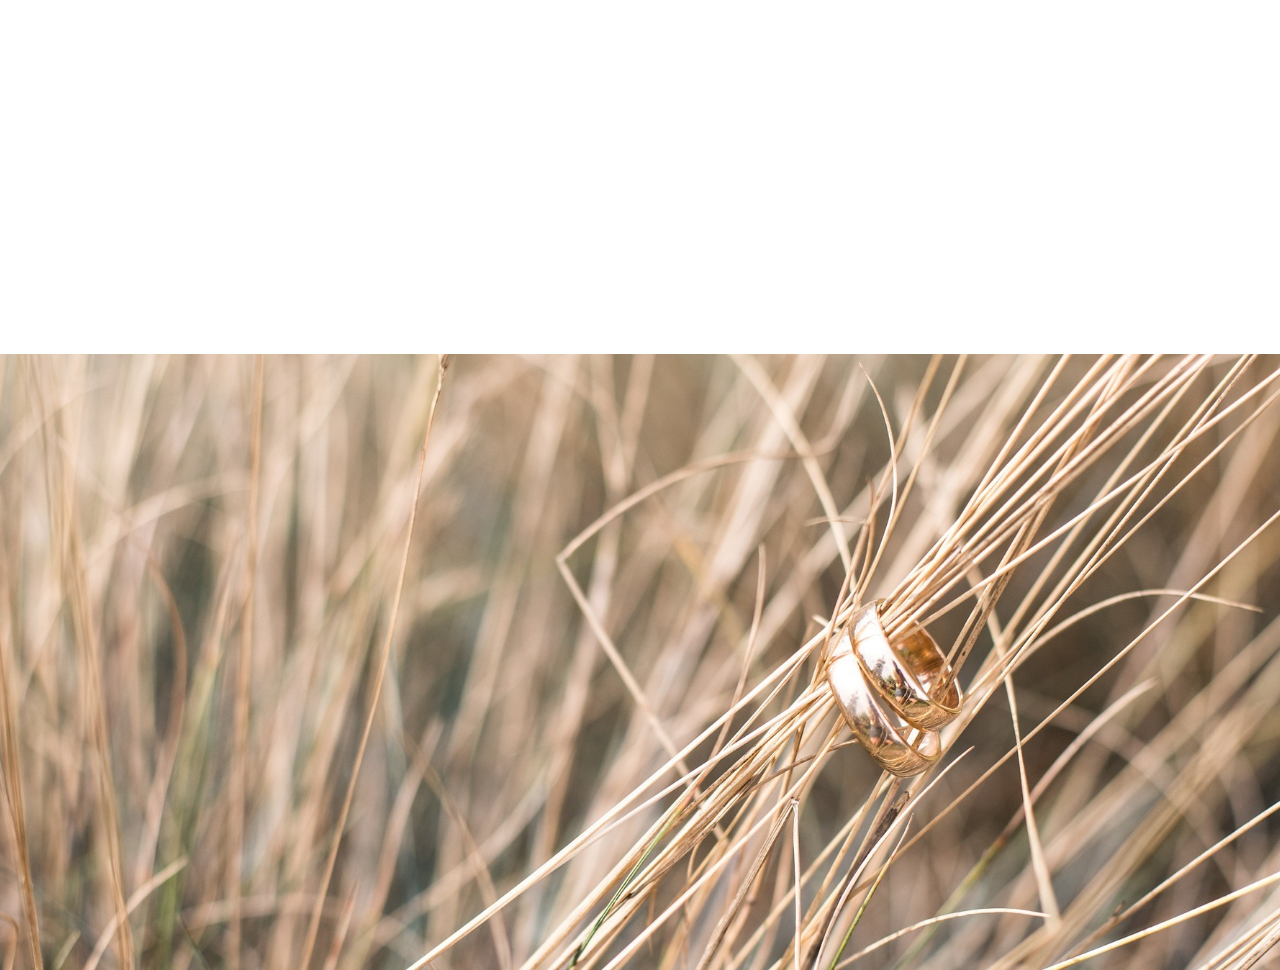
==== commit e46a539f: "блоки подробнее" ====
--- a/index.html
+++ b/index.html
@@ -3,7 +3,8 @@
 <head>
   <meta charset="UTF-8">
   <title>Wedding</title>
-  <link rel="stylesheet" type="text/css" href="css/normalize.css" />
+  <meta name="viewport" content="width=device-width, initial-scale=1.0">
+  <link rel="stylesheet" type="text/css" href="css/normalize.css">
   <link rel="stylesheet" type="text/css" href="css/style.css">
   <link rel="stylesheet" type="text/css" href="css/fonts.css">
   </head>
@@ -12,7 +13,15 @@
     <div class="slide first-slide"></div>
     <div class="slide second-slide"></div>
     <div class="slide third-slide"></div>
-      <div class="logo container">
+      <div class="logo">
+        <div class="logo-name">
+          <!-- <svg height="300" width="300" class="he">
+            <text x="10" y="72">
+              <tspan x="0" y="72" style="fill:white; font-family: 'rosamunda_tworegular'; font-size: 72px;"> Денис & </tspan>
+              <tspan x="35%" y="144" style="fill:white; font-family: 'rosamunda_tworegular'; font-size: 72px; text-align: left;"> Ксения </tspan>
+          </text>
+          </svg> -->
+        </div>
         <img src="img\logo.png" alt="Денис и Ксения">
       </div>
       <div class="timer container">
@@ -43,20 +52,20 @@
     </div>
     <div class="annotation-wrapper">
       <div class="annotation container">
-        <article class="annotation-what">
+        <article class="annotation-article">
           <h3 class="annotation-header">.Что</h3>
           <p class="annotation-text">Свадьба! Не больше и не меньше. С бросанием букетов, катанием по
             городу, фотографирафированием, горячительными напитками и сытным
             столом.</p>
           <a href="" class="btn">Подробнее</a>
         </article>
-        <article class="annotation-where">
+        <article class="annotation-article">
           <h3 class="annotation-header">.Где</h3>
           <p class="annotation-text">В самом центре города, чтобы все видели!
             Банкетный зал ресторана "Атташе" распахнет свои двери точно в назначенный час</p>
           <a href="" class="btn">Подробнее</a>
         </article>
-        <article class="annotation-when">
+        <article class="annotation-article">
           <h3 class="annotation-header">.Когда</h3>
           <p class="annotation-text">Следите за таймером! Просьба не опаздывать,
             тогда мы тоже придем вовремя</p>
@@ -65,7 +74,7 @@
       </div>
     </div>
 
-    <div class="parallax-wrapper">
+    <div class="brown-wrapper">
       <div class="parallax container">
         <!-- <div class="parallax__group">
           <div class="parallax__layer parallax__layer-back">
@@ -81,7 +90,7 @@
       </div>
     </div>
 
-     <div class="about-wrapper">
+     <div class="white-wrapper">
       <div class="about container">
         <div class="about-us">
           <h2 class="about-us-header">- Кто мы такие</h2>
@@ -131,7 +140,7 @@
       </div>
     </div>
 
-     <div class="definition-wrapper">
+     <div class="green-wrapper">
       <div class="definition container">
         <!-- можно добавить иконку -->
         <h2 class="definition-header">.Ликбез</h2>
@@ -139,11 +148,25 @@
           У многих народов свадьба включает ритуальный переезд невесты из дома
           родителей в дом жениха, обмен подарками, пир и т. д.
           Со свадьбой у всех народов связано множество поверий, примет и обрядов.
-          У верующих свадьба сопровождается религиозными обрядами (венчание в
+          У&nbsp;верующих свадьба сопровождается религиозными обрядами (венчание в
           христианстве, никах в исламе и др.) подробнее
           <a href="https://ru.wikipedia.org/wiki/%D0%A1%D0%B2%D0%B0%D0%B4%D1%8C%D0%B1%D0%B0" class="definition-wiki">тут</a></p>
       </div>
     </div>
+
+
+    <div class="white-wrapper">
+
+    </div>
+
+      <div class="green-wrapper">
+
+      </div>
+      <div class="where more-info">
+        <div class="where-map" id="yandex-map">
+
+        </div>
+      </div>
 
   </main>
   <footer >
@@ -151,6 +174,9 @@
         <!-- Фоновое изображение + прогрессивно форма для поп-апа с приглашением -->
   </footer>
 
+  <script type="text/javascript" charset="utf-8" src="js/script.js"></script>
+  <script type="text/javascript" charset="utf-8" async src="https://api-maps.yandex.ru/services/constructor/1.0/js/?sid=3khwYymrN3bzb20hm_qhrAiiXiXCYqCT&width=100%&lang=ru_RU&sourceType=constructor&scroll=true&id=yandex-map"></script>
+
 
 </body>
 </html>
--- a/css/style.css
+++ b/css/style.css
@@ -1,7 +1,7 @@
 body {
   font-family: 'ralewaylight', 'Arial', sans-serif;
-  font-size: 15px;
-  line-height: 25px;
+  font-size: 17px;
+  line-height: 27px;
   color: black;
 }
 .timer p {
@@ -49,7 +49,7 @@
   background-size: cover;
   overflow: auto;
 }
-.parallax-wrapper {
+.brown-wrapper {
   display: flex;
   align-items: center;
   height: 268px;
@@ -57,7 +57,7 @@
   background-color: #7a5d4d;
   overflow: auto;
 }
-.about-wrapper {
+.white-wrapper {
   display: flex;
   align-items: center;
   height: 430px;
@@ -67,7 +67,7 @@
   box-sizing: border-box;
   overflow: auto;
 }
-.definition-wrapper {
+.green-wrapper {
   display: flex;
   align-items: center;
   height: 327px;
@@ -75,7 +75,30 @@
   overflow: auto;
   background-color: #79a79b;
 }
+/*.logo-name {
+  width: 23%;
+  margin: 0 auto;
+  padding-top: 10%;
+  background-color: rgba(50, 100, 50, 0.5);;
+}*/
+/*svg {
+  display: inline-block;
+  height: ;*/
+}
+.he {
+  display: block;
+  /*width: 300px;*/
+  margin: 0 auto;
+  padding-top: 10%;
+}
+/*.he{
+  text-align: left;
+}
+.she {
+  text-align: right;
+}*/
 .social {
+  width:auto;
   text-align: center;
 }
 .social li {
@@ -95,14 +118,23 @@
 }
 .annotation article {
   /*width: 30%;*/
+  position: relative;
   flex-basis: 250px;
   flex-grow: 1;
-  padding-right: 22px;
+  padding-left: 12px;
+  padding-right: 12px;
   /*flex-grow: 1;*/
   /*background-color: rgba(50, 10, 100, 0.5);*/
 }
+.annotation-text {
+  padding-bottom: 24px;
+}
 .annotation article a {
   display: inline-block;
+  position: absolute;
+  bottom: 0;
+  left: 12px;
+  margin-top: 12px;
   padding: 0 10px;
   background-color: black;
   font-family: 'ralewaybold', 'Arial', sans-serif;
@@ -115,10 +147,11 @@
 .parallax {
   height: 268px;
   /*background-color: black;*/
-  background-image: url(../img/параллакс.jpg);
-  background-repeat: no-repeat;
+  /*background-image: url(../img/параллакс.jpg);*/
+  /*background-repeat: no-repeat;
   background-position: center;
   background-attachment: fixed;
+  box-shadow: inset 0 0 1em #111;*/
 }
 .about {
   display: flex;
@@ -129,6 +162,7 @@
 .about-us {
   /*display: inline-block;
   vertical-align: middle;*/
+  padding-left: 12px;
   flex-grow: 2;
   flex-basis: 450px;
   width: 40%;
@@ -230,7 +264,9 @@
   line-height: 25px;
 
 }
-
+.btn:hover {
+  background-color: #7a5d4d;
+}
 
 
 
@@ -241,6 +277,7 @@
 .definition {
   text-align: center;
 }
+
 footer {
   height: 616px;
   width: 100%;
@@ -251,3 +288,12 @@
   /*background: url(../img/wedding-1017239_1920.jpg) center no-repeat;
   background-size: cover; ????????*/
 }
+
+.more-info {
+  height: 430px;
+  width: 100%;
+}
+#yandex-map {
+  width: 100%;
+  height: 100%;
+}
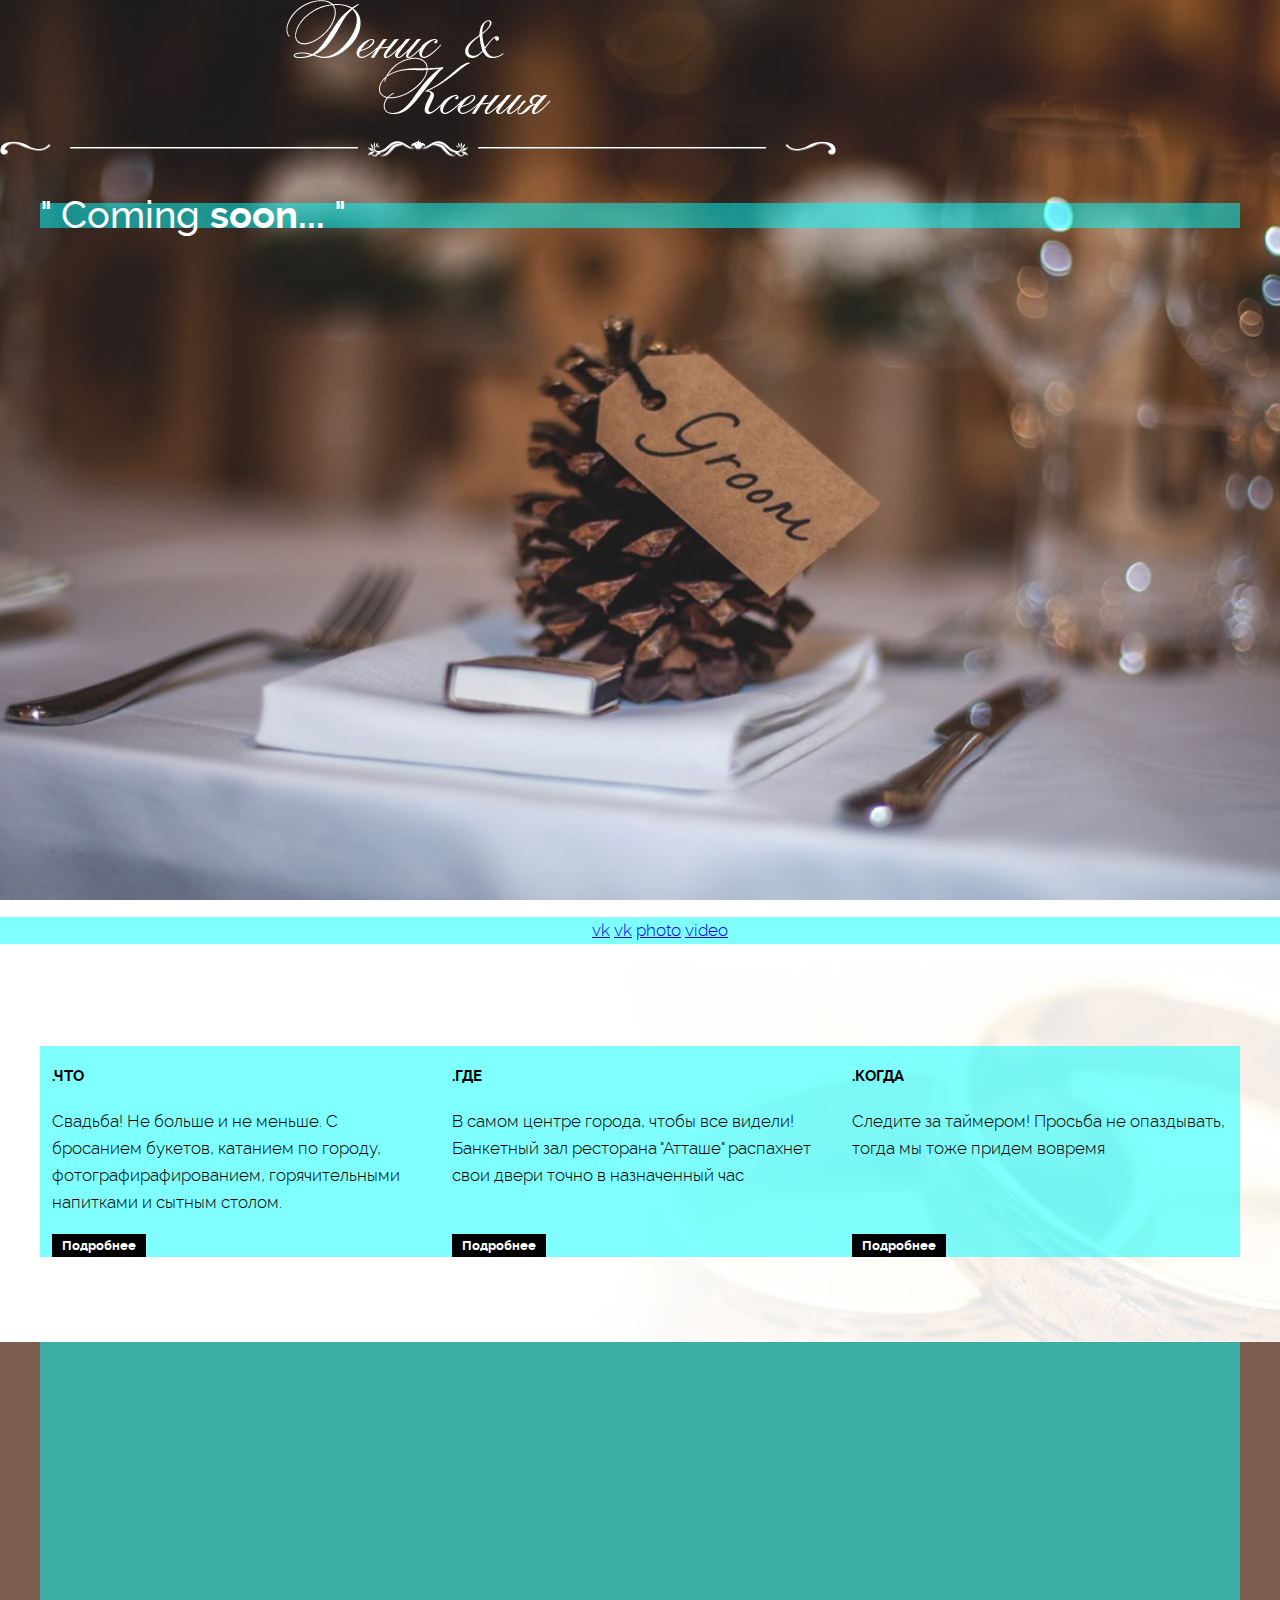
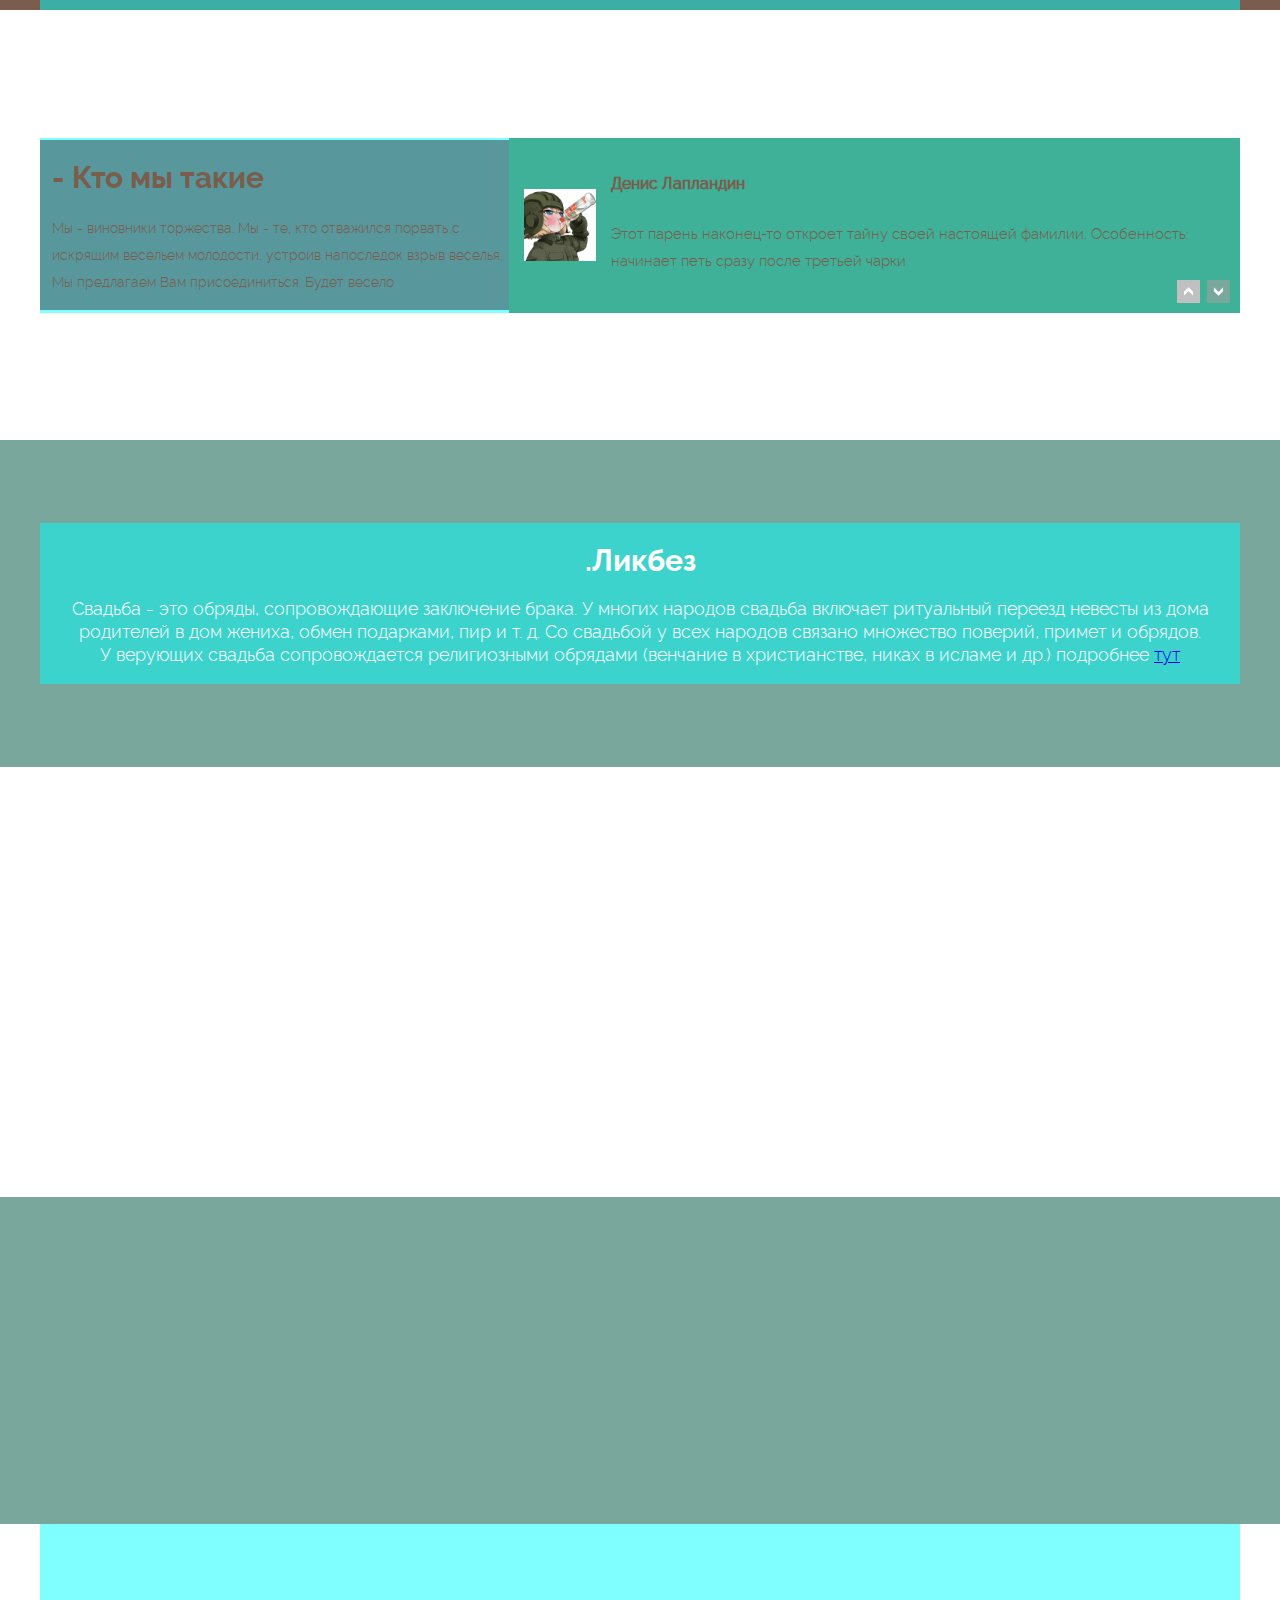
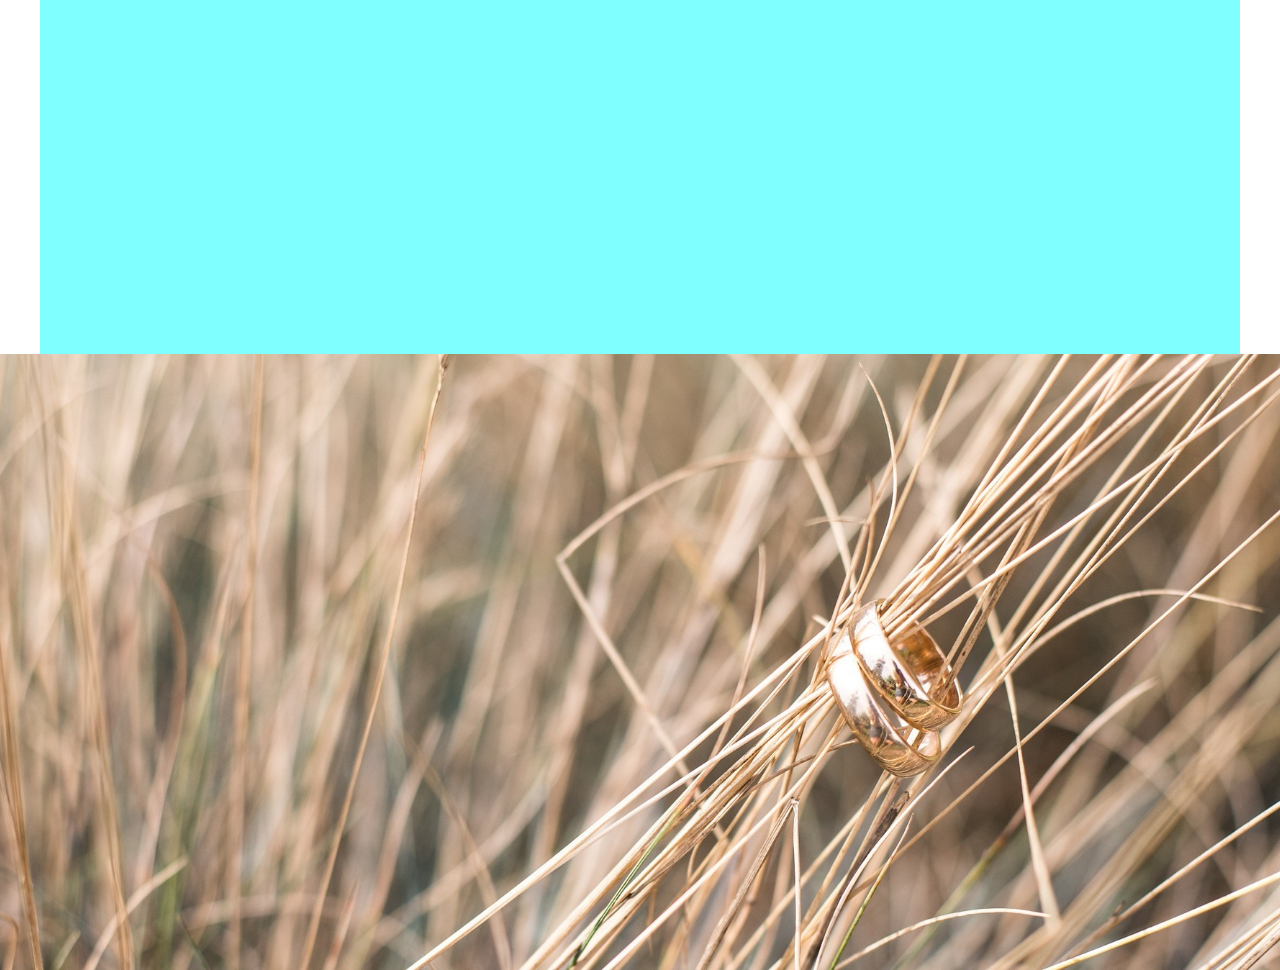
==== commit 4e91bade: "Якоря" ====
--- a/index.html
+++ b/index.html
@@ -57,19 +57,19 @@
           <p class="annotation-text">Свадьба! Не больше и не меньше. С бросанием букетов, катанием по
             городу, фотографирафированием, горячительными напитками и сытным
             столом.</p>
-          <a href="" class="btn">Подробнее</a>
+          <a href="#what" class="btn">Подробнее</a>
         </article>
         <article class="annotation-article">
           <h3 class="annotation-header">.Где</h3>
           <p class="annotation-text">В самом центре города, чтобы все видели!
             Банкетный зал ресторана "Атташе" распахнет свои двери точно в назначенный час</p>
-          <a href="" class="btn">Подробнее</a>
+          <a href="#where" class="btn">Подробнее</a>
         </article>
         <article class="annotation-article">
           <h3 class="annotation-header">.Когда</h3>
           <p class="annotation-text">Следите за таймером! Просьба не опаздывать,
             тогда мы тоже придем вовремя</p>
-          <a href="" class="btn">Подробнее</a>
+          <a href="#when" class="btn">Подробнее</a>
         </article>
       </div>
     </div>
@@ -156,13 +156,14 @@
 
 
     <div class="white-wrapper">
-
+      <a name="what"></a>
     </div>
 
       <div class="green-wrapper">
-
+        <a name="when"></a>
       </div>
-      <div class="where more-info">
+      <div class="more-info container">
+        <a name="where"></a>
         <div class="where-map" id="yandex-map">
 
         </div>
--- a/css/style.css
+++ b/css/style.css
@@ -20,6 +20,7 @@
   height: 100vh;
   background: url(../img/slider/1min.jpg)  center no-repeat;
   background-size: cover;
+
 }
 .container {
   width: 1200px;
@@ -43,7 +44,7 @@
   display: flex;
   justify-content: center;
   align-items: center;
-  height: 381px;
+  min-height: 381px;
   width: 100%;
   background: url(../img/wedding-rings-gradient.png) center no-repeat;
   background-size: cover;
@@ -291,7 +292,7 @@
 
 .more-info {
   height: 430px;
-  width: 100%;
+  /*width: 100%;*/
 }
 #yandex-map {
   width: 100%;
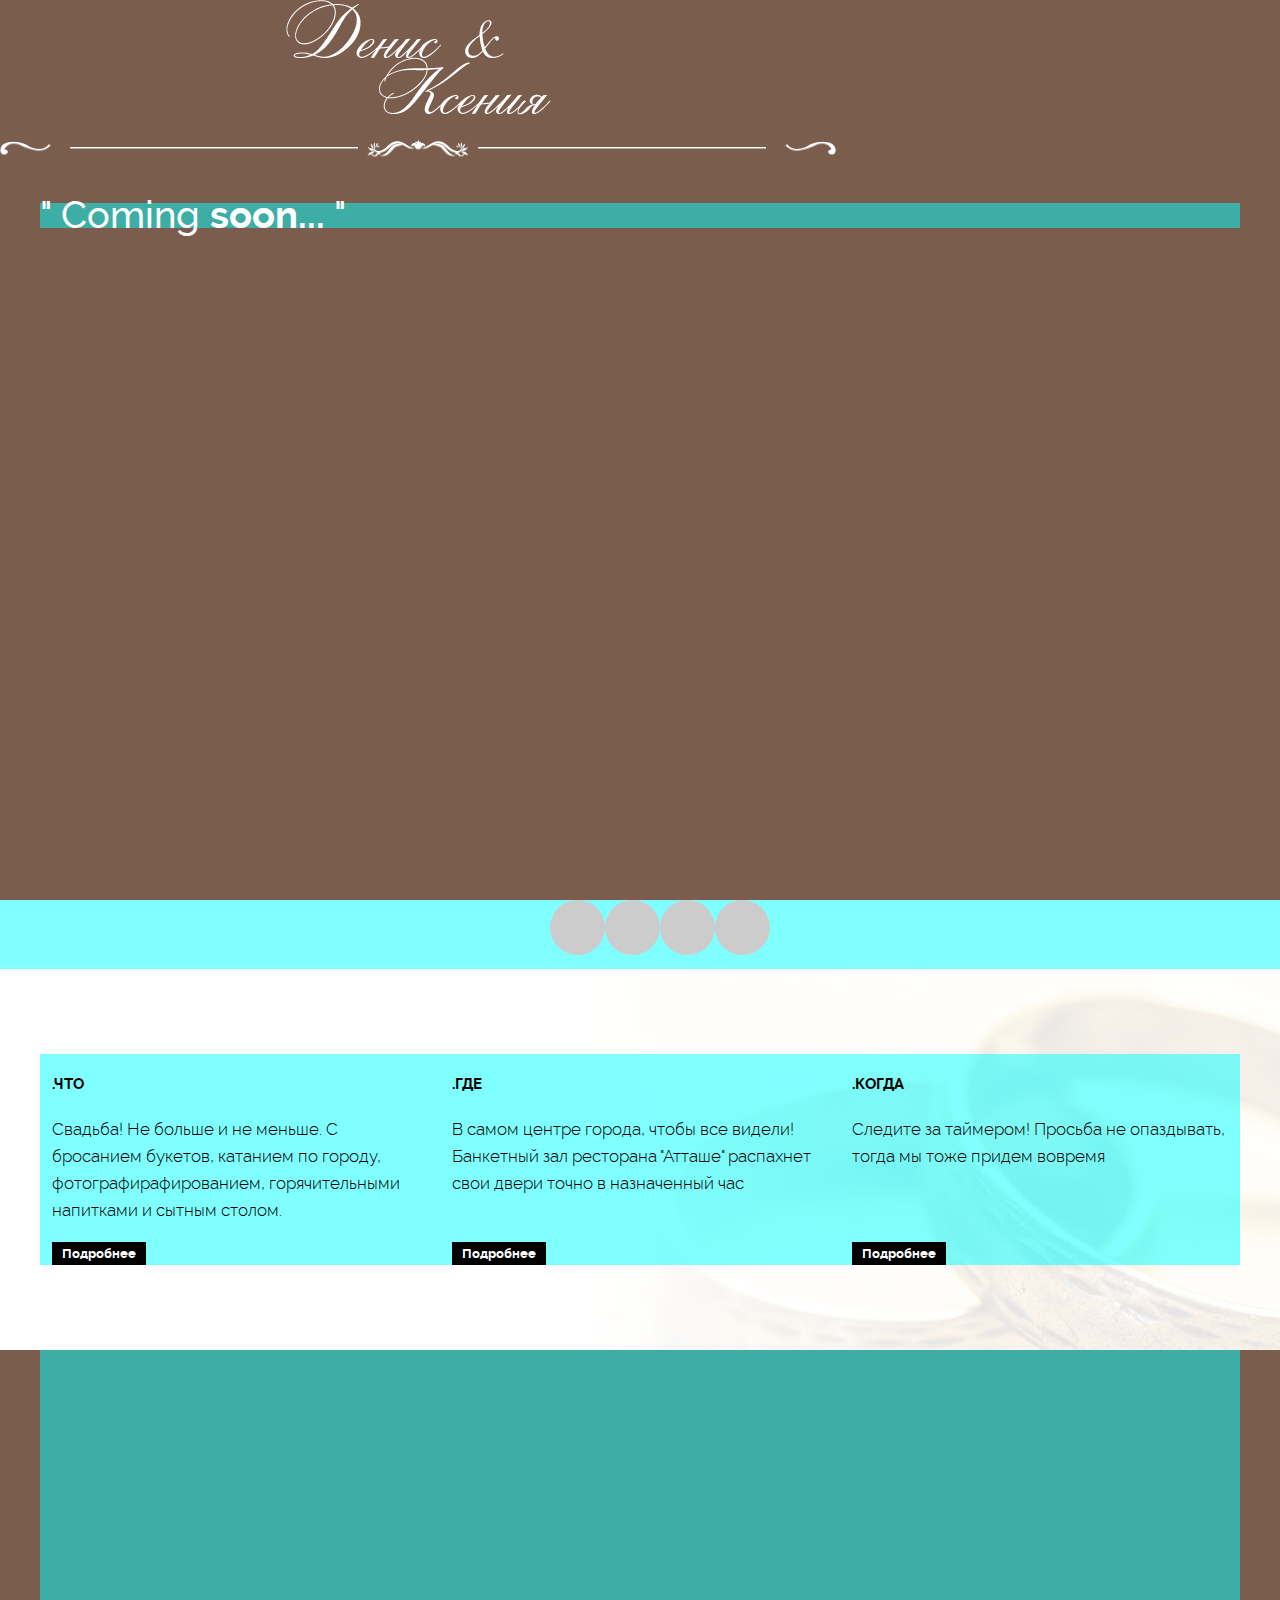
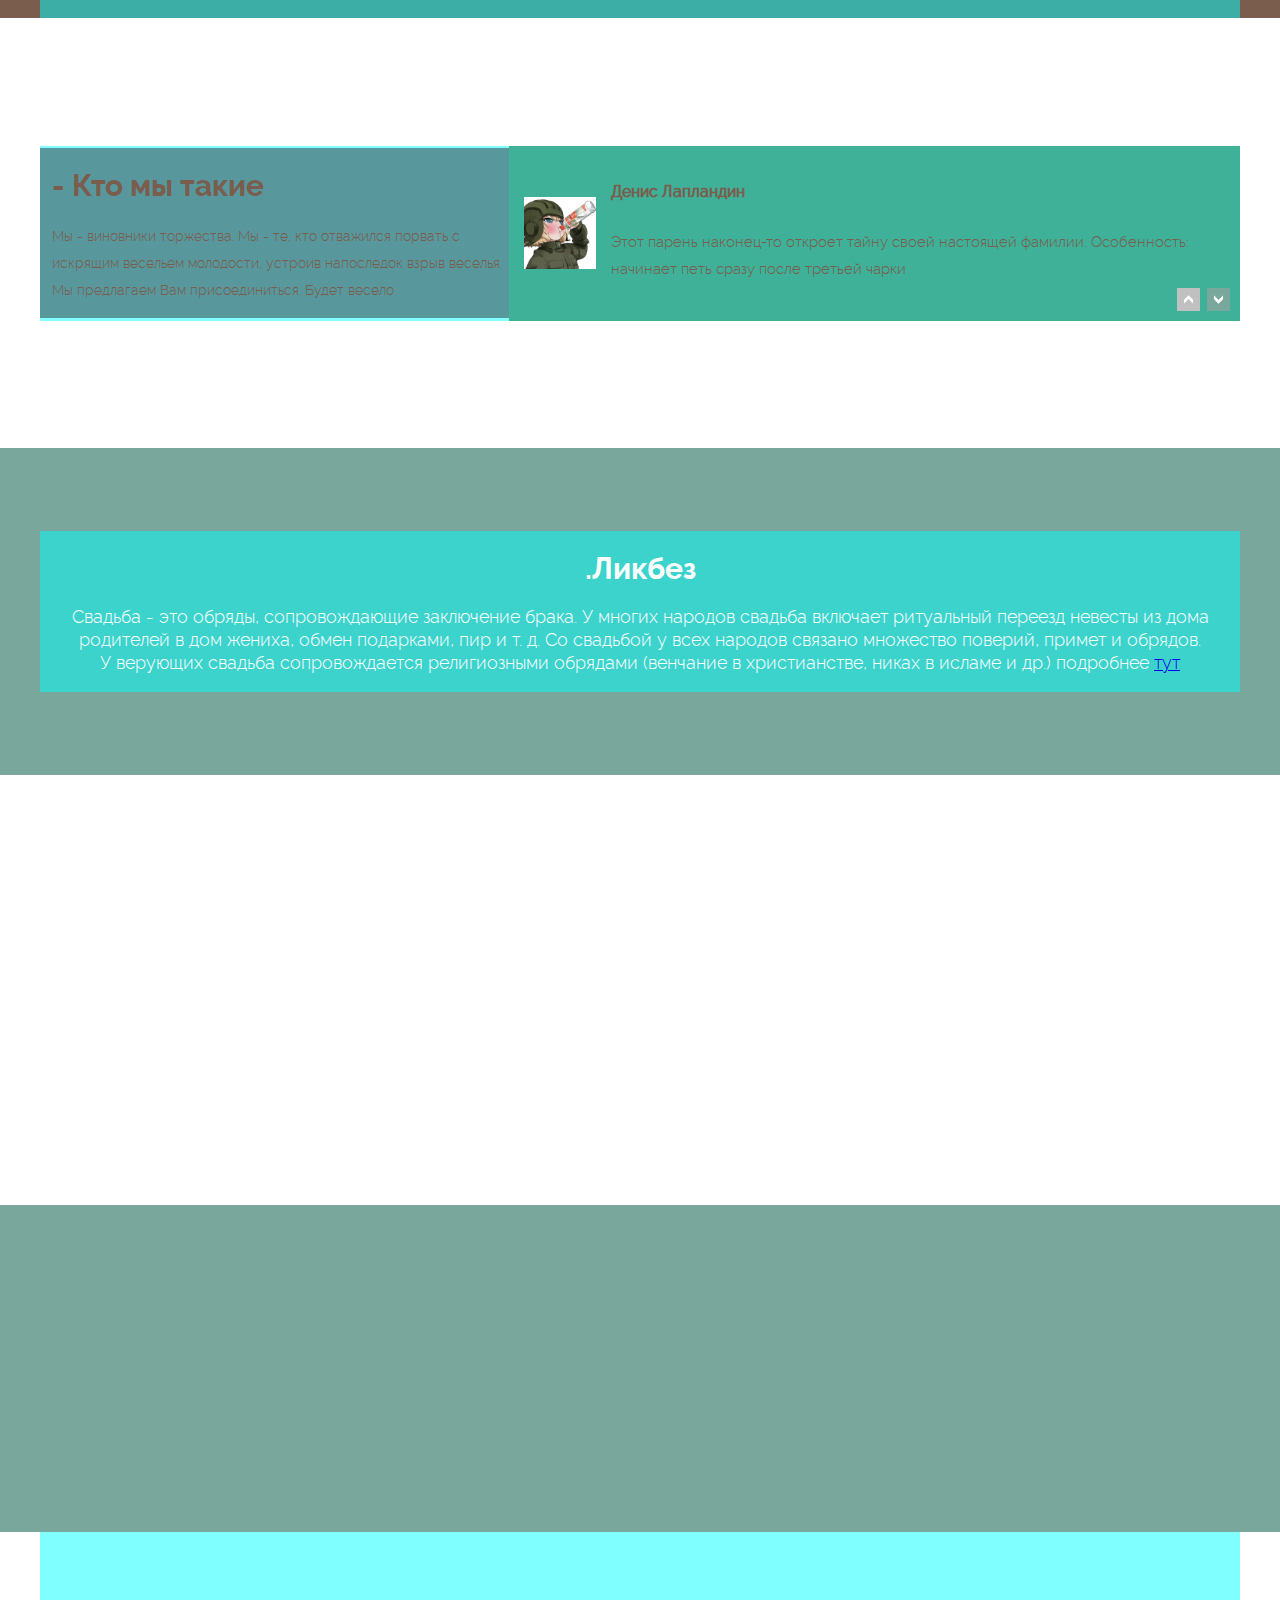
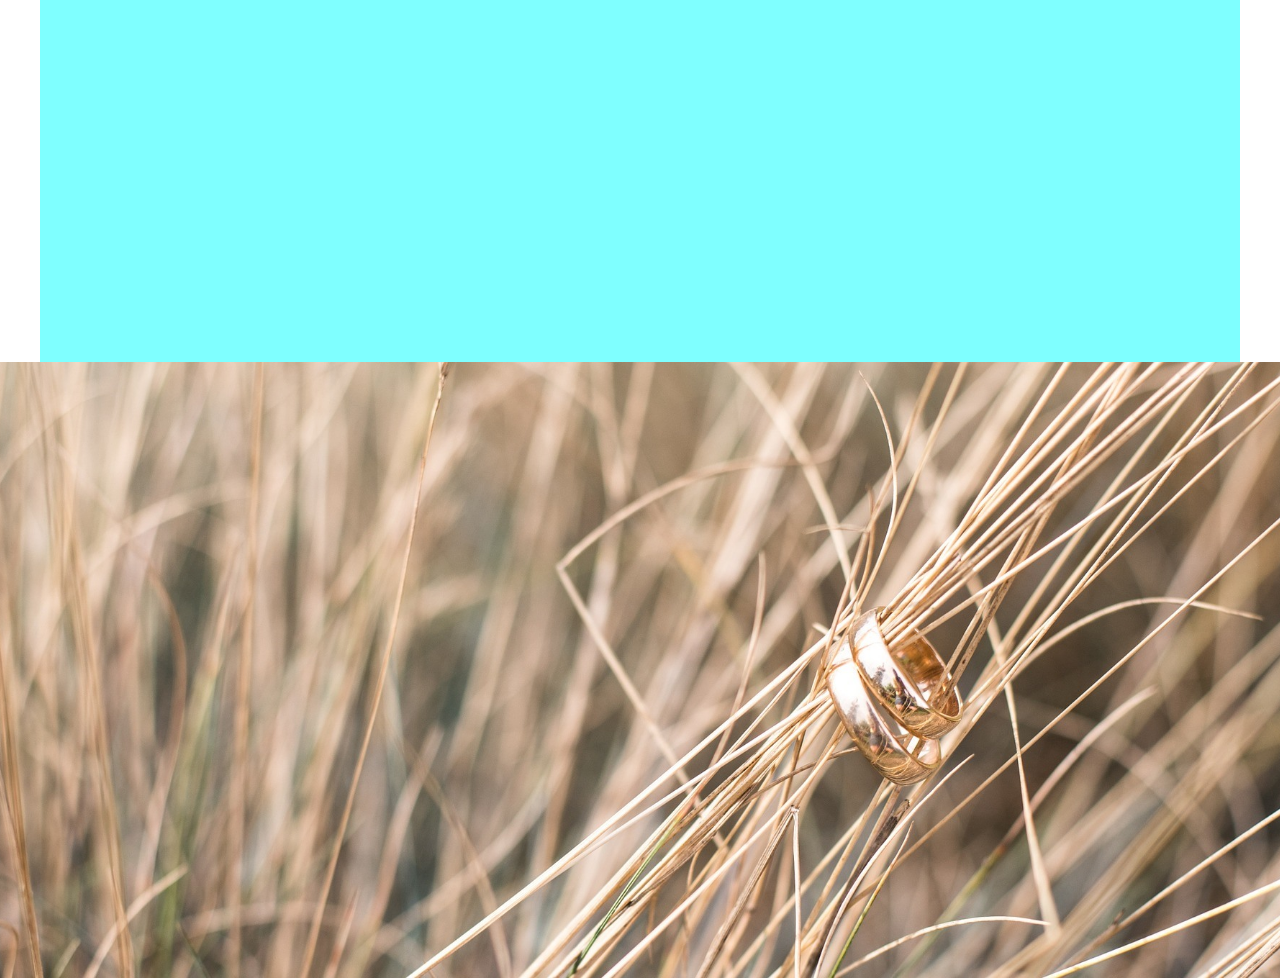
==== commit f43680dd: "social links" ====
--- a/index.html
+++ b/index.html
@@ -43,10 +43,10 @@
     <div class="social-wrapper">
       <div class="social container">
         <ul>
-          <li><a class="social-icon social-vk-him" href="http://vk.com/id15290535">vk</a></li>
-          <li><a class="social-icon social-vk-her" href="http://vk.com/id95440802">vk</a></li>
-          <li><a class="social-icon social-photo" href="#">photo</a></li>
-          <li><a class="social-icon social-video" href="#">video</a></li>
+          <li><a class="social-icon social-vk-him" href="http://vk.com/id15290535"></a></li>
+          <li><a class="social-icon social-vk-her" href="http://vk.com/id95440802"></a></li>
+          <li><a class="social-icon social-photo" href="#"></a></li>
+          <li><a class="social-icon social-video" href="#"></a></li>
         </ul>
       </div>
     </div>
--- a/css/style.css
+++ b/css/style.css
@@ -16,12 +16,51 @@
   line-height: 25px;
   color: white;
 }
+
 .slider {
   height: 100vh;
-  background: url(../img/slider/1min.jpg)  center no-repeat;
+  background-color: #7a5d4d;
+  background-position: center;
+  background-repeat: no-repeat;
   background-size: cover;
 
-}
+  animation-name: slide;
+  animation-duration: 17s;
+  animation-iteration-count: infinite;
+}
+
+.slider::before,
+.slider::after {
+  content: '';
+
+  visibility: hidden;
+}
+
+.slider::before {
+  background-image: url("../img/slider/2min.jpg");
+}
+
+.slider::after {
+  background-image: url("../img/slider/4min.jpg");
+}
+
+@keyframes slide {
+  0%, 10%, 100%
+   {
+    background-image: url("../img/slider/1min.jpg");
+  }
+
+  33%
+   {
+    background-image: url("../img/slider/4min.jpg");
+  }
+
+  66%
+   {
+    background-image: url("../img/slider/2min.jpg");
+  }
+}
+
 .container {
   width: 1200px;
   margin: 0 auto;
@@ -101,11 +140,26 @@
 .social {
   width:auto;
   text-align: center;
-}
+
+  font-size: 0;
+}
+
 .social li {
   display: inline-block;
-
-}
+  width: 55px;
+  height: 55px;
+  box-sizing: border-box;
+
+  background-color: #cccccc;
+  border-radius: 50%;
+
+  font-size: 14px;
+}
+
+.social li:hover {
+  border: 3px solid #000000;
+}
+
 .annotation {
   display: flex;
   flex-wrap: wrap;
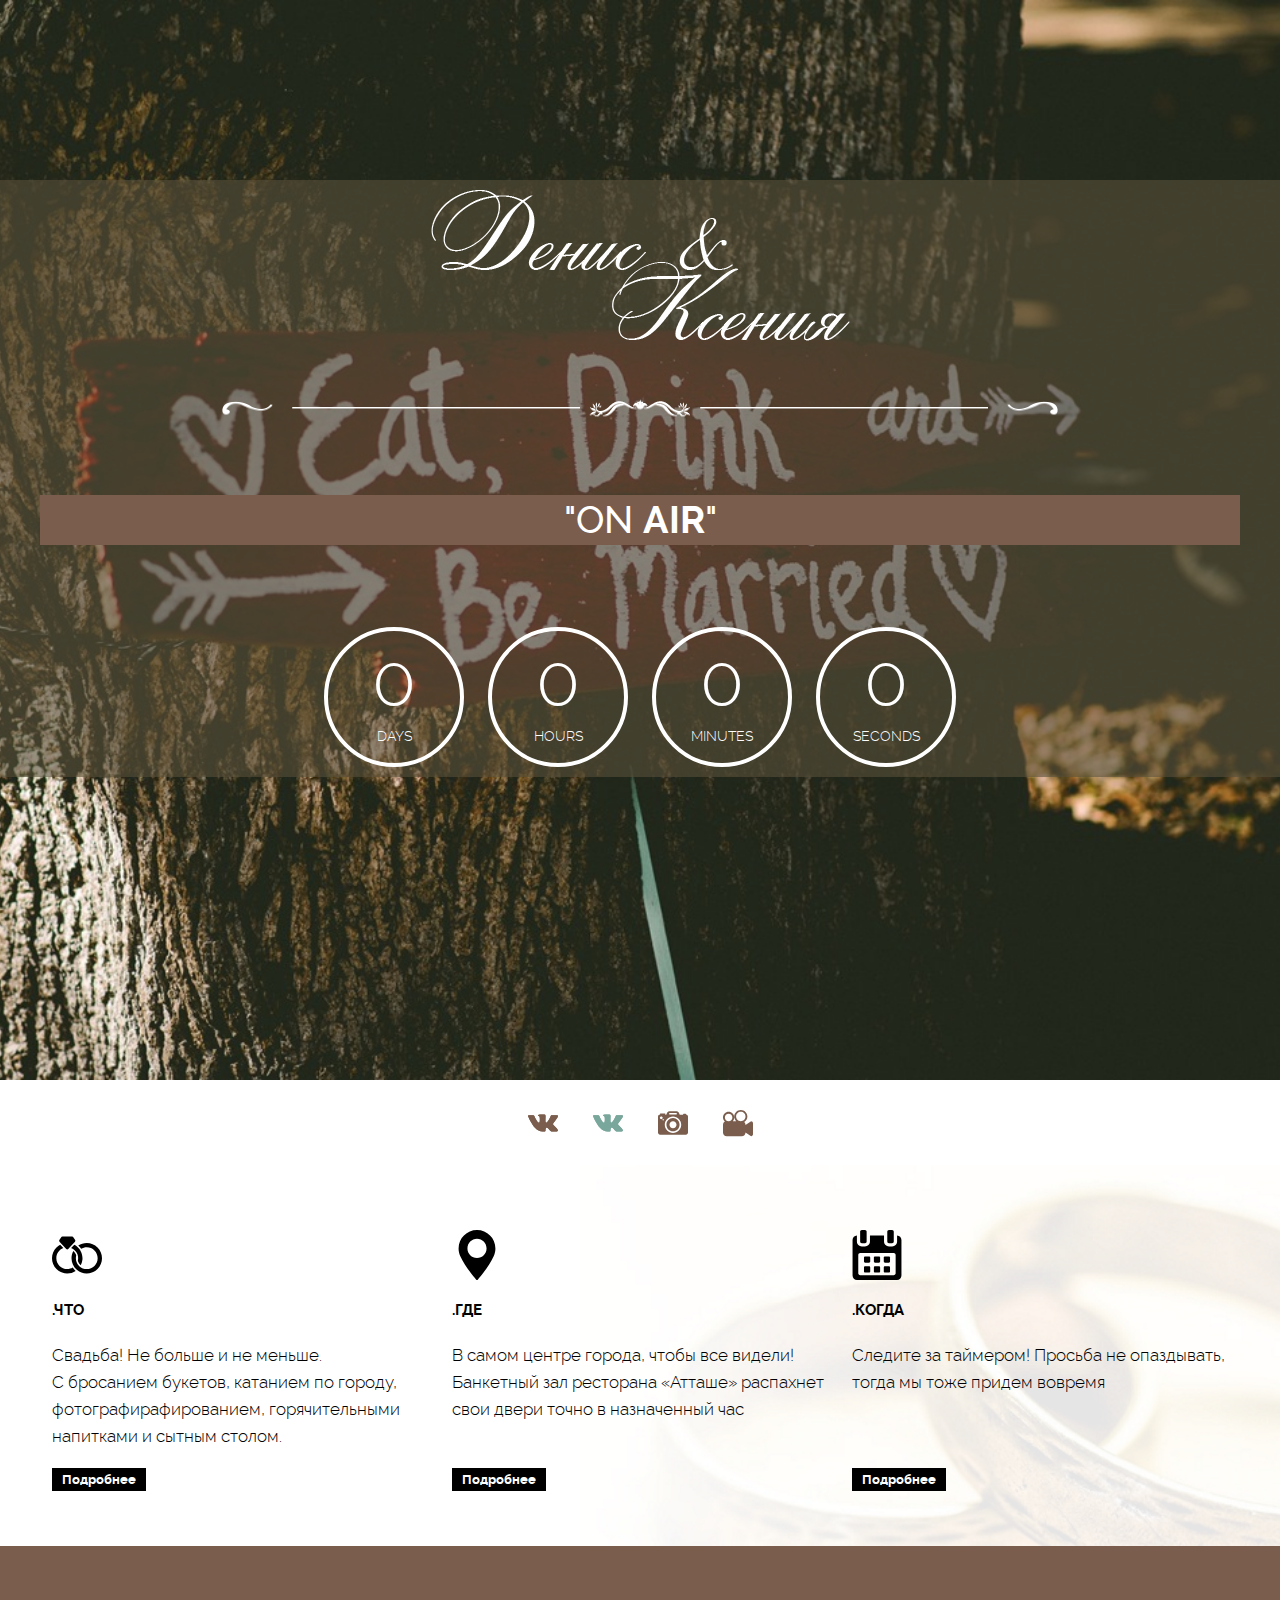
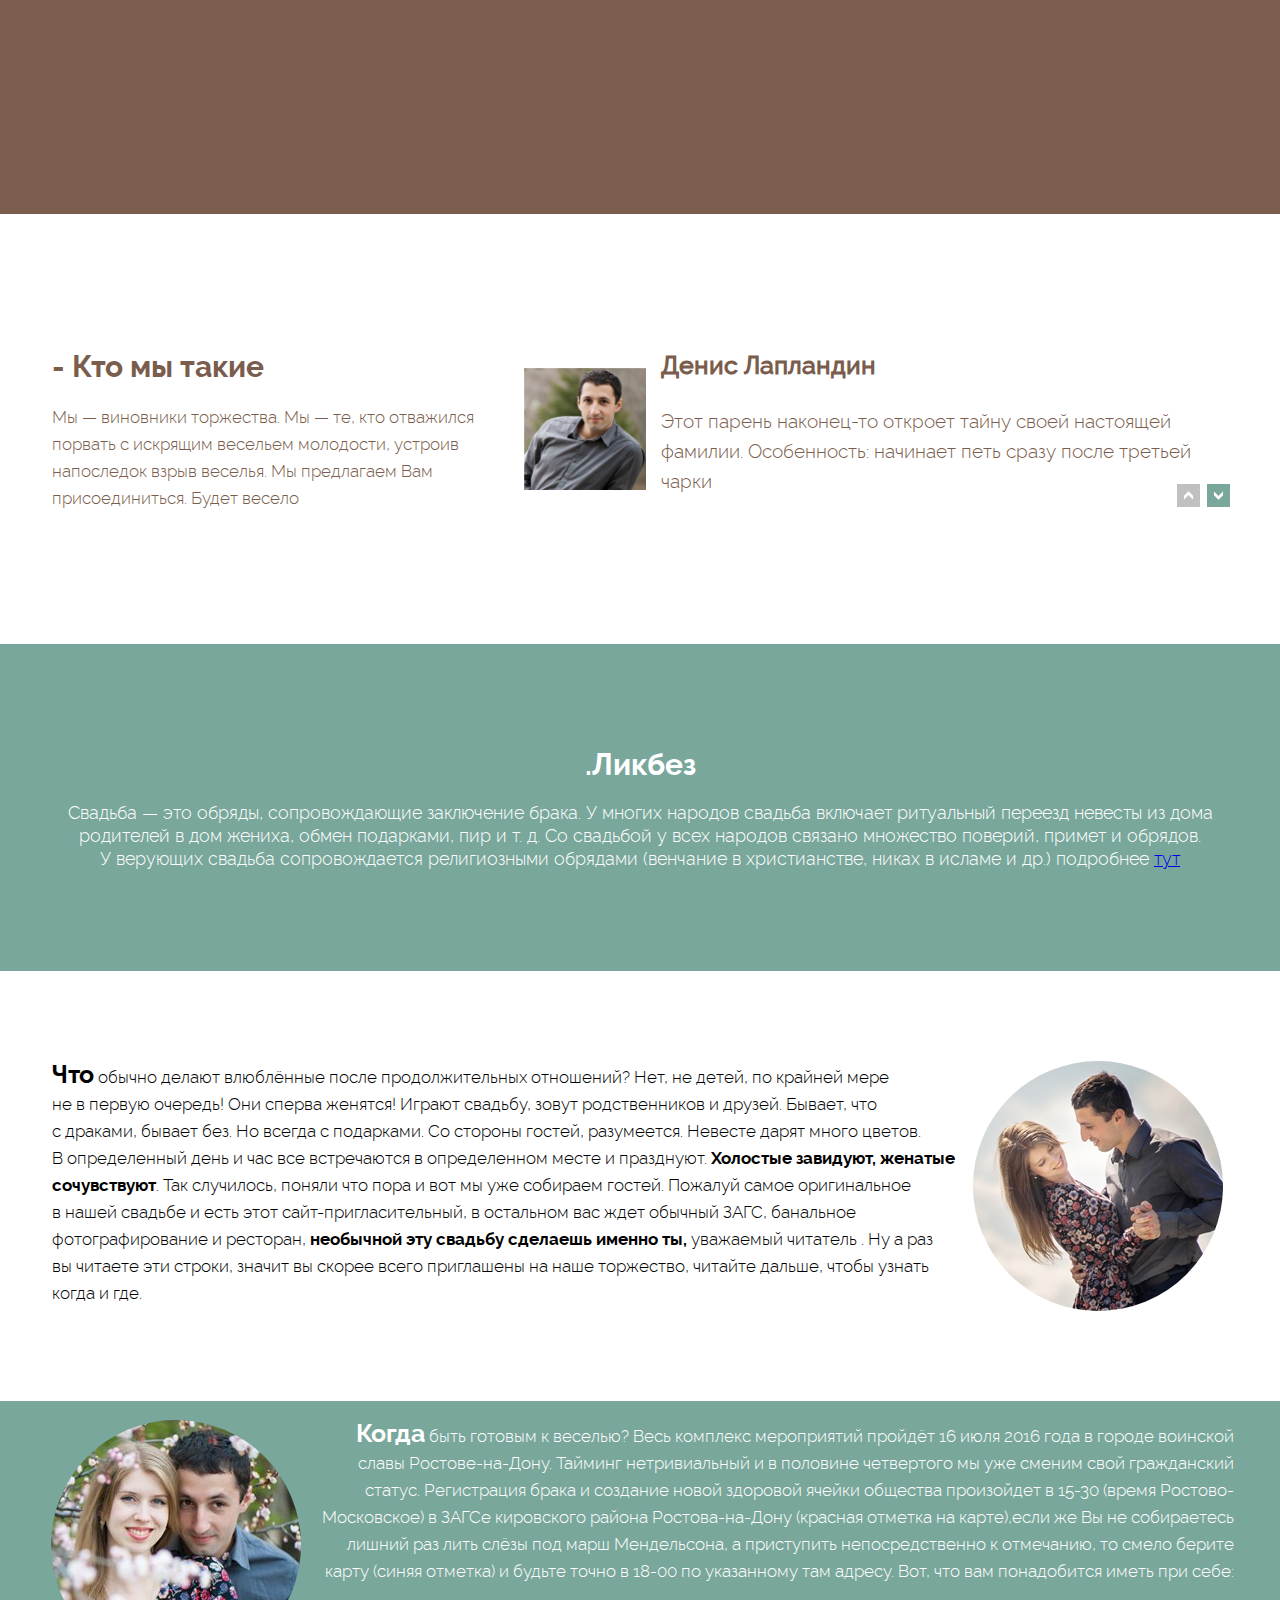
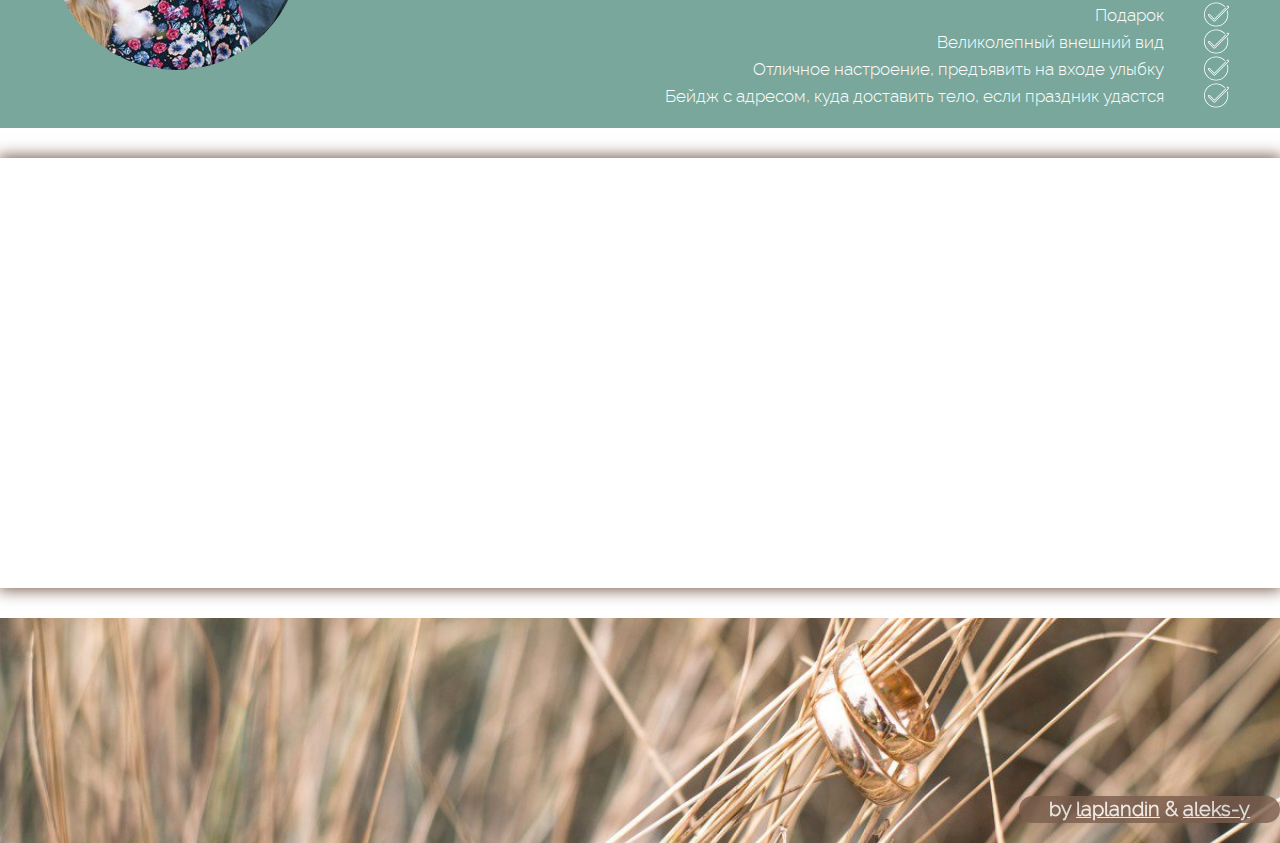
==== commit b1b561d8: "remove psd, add last version" ====
--- a/index.html
+++ b/index.html
@@ -4,49 +4,46 @@
   <meta charset="UTF-8">
   <title>Wedding</title>
   <meta name="viewport" content="width=device-width, initial-scale=1.0">
+  <meta name="theme-color" content="#7a5d4d">
   <link rel="stylesheet" type="text/css" href="css/normalize.css">
   <link rel="stylesheet" type="text/css" href="css/style.css">
   <link rel="stylesheet" type="text/css" href="css/fonts.css">
+  <link rel="stylesheet" type="text/css" href="css/media.css">
   </head>
 <body>
+
   <div class="slider">
-    <div class="slide first-slide"></div>
-    <div class="slide second-slide"></div>
-    <div class="slide third-slide"></div>
-      <div class="logo">
-        <div class="logo-name">
-          <!-- <svg height="300" width="300" class="he">
-            <text x="10" y="72">
-              <tspan x="0" y="72" style="fill:white; font-family: 'rosamunda_tworegular'; font-size: 72px;"> Денис & </tspan>
-              <tspan x="35%" y="144" style="fill:white; font-family: 'rosamunda_tworegular'; font-size: 72px; text-align: left;"> Ксения </tspan>
-          </text>
-          </svg> -->
-        </div>
-        <img src="img\logo.png" alt="Денис и Ксения">
-      </div>
-      <div class="timer container">
-        <p>" Coming <span>soon...</span> "</p>
-        <div class="timer days">
-
-        </div>
-        <div class="timer hours">
-
-        </div>
-        <div class="timer minutes">
-
-        </div>
-        <div class="timer seconds"></div>
-      </div>
-    </div>
+      <div class="logo-wrapper">
+        <div class="logo container">
+          <div class="logo-name">
+            <img src="img/logo-names.png" alt="Денис и Ксения">
+            <img src="img/logo-line.png" alt="">
+          </div>
+        </div>
+      </div>
+      <div class="coming-wrapper">
+        <div class="coming container">
+          <p>&quot;Coming <span>soon...</span>&quot;</p>
+          <p class="soon" id="soon">&quot;ON <span>AIR</span>&quot;</p>
+          <ul class="timer">
+            <li class="days"><span id="day">27</span><br>days</li>
+            <li class="hours"><span id="hour">15</span><br>hours</li>
+            <li class="minutes"><span id="min">44</span><br>minutes</li>
+            <li class="seconds"><span id="sec">12</span><br>seconds</li>
+          </ul>
+        </div>
+      </div>
+      <script type="text/javascript" charset="utf-8" src="js/script.js"></script>
+  </div>
 
   <main class="content">
     <div class="social-wrapper">
       <div class="social container">
         <ul>
-          <li><a class="social-icon social-vk-him" href="http://vk.com/id15290535"></a></li>
-          <li><a class="social-icon social-vk-her" href="http://vk.com/id95440802"></a></li>
-          <li><a class="social-icon social-photo" href="#"></a></li>
-          <li><a class="social-icon social-video" href="#"></a></li>
+          <li><a class="social-icon social-vk-him" href="http://vk.com/id15290535" title="Денис"></a></li>
+          <li><a class="social-icon social-vk-her" href="http://vk.com/id95440802" title="Ксения"></a></li>
+          <li><a class="social-icon social-photo" href="http://vk.com/bakaruk_foto" title="Фотограф"></a></li>
+          <li><a class="social-icon social-video" href="http://vk.com/artlifefilms" title="Видеограф"></a></li>
         </ul>
       </div>
     </div>
@@ -54,27 +51,26 @@
       <div class="annotation container">
         <article class="annotation-article">
           <h3 class="annotation-header">.Что</h3>
-          <p class="annotation-text">Свадьба! Не больше и не меньше. С бросанием букетов, катанием по
-            городу, фотографирафированием, горячительными напитками и сытным
-            столом.</p>
-          <a href="#what" class="btn">Подробнее</a>
+          <p class="annotation-text">Свадьба! Не&nbsp;больше и&nbsp;не&nbsp;меньше. С&nbsp;бросанием букетов, катанием по&nbsp;городу, фотографирафированием, горячительными напитками и&nbsp;сытным
+столом.</p>
+          <a data-scroll="Linear" href="#what" class="btn">Подробнее</a>
         </article>
         <article class="annotation-article">
           <h3 class="annotation-header">.Где</h3>
-          <p class="annotation-text">В самом центре города, чтобы все видели!
-            Банкетный зал ресторана "Атташе" распахнет свои двери точно в назначенный час</p>
-          <a href="#where" class="btn">Подробнее</a>
+          <p class="annotation-text">В&nbsp;самом центре города, чтобы все видели!
+Банкетный зал ресторана &laquo;Атташе&raquo; распахнет свои двери точно в&nbsp;назначенный час</p>
+          <a data-scroll href="#where" class="btn">Подробнее</a>
         </article>
         <article class="annotation-article">
           <h3 class="annotation-header">.Когда</h3>
-          <p class="annotation-text">Следите за таймером! Просьба не опаздывать,
-            тогда мы тоже придем вовремя</p>
-          <a href="#when" class="btn">Подробнее</a>
+          <p class="annotation-text">Следите за&nbsp;таймером! Просьба не&nbsp;опаздывать,
+тогда мы&nbsp;тоже придем вовремя</p>
+          <a data-scroll href="#when" class="btn">Подробнее</a>
         </article>
       </div>
     </div>
 
-    <div class="brown-wrapper">
+    <div class="brown-wrapper brown">
       <div class="parallax container">
         <!-- <div class="parallax__group">
           <div class="parallax__layer parallax__layer-back">
@@ -94,16 +90,16 @@
       <div class="about container">
         <div class="about-us">
           <h2 class="about-us-header">- Кто мы такие</h2>
-          <p class="about-us-text">Мы - виновники торжества. Мы - те, кто отважился порвать
-          с искрящим весельем молодости, устроив напоследок взрыв веселья. Мы предлагаем
-          Вам присоединиться. Будет весело</p>
+          <p class="about-us-text">Мы&nbsp;&mdash; виновники торжества. Мы&nbsp;&mdash; те, кто отважился порвать
+с&nbsp;искрящим весельем молодости, устроив напоследок взрыв веселья. Мы&nbsp;предлагаем
+Вам присоединиться. Будет весело</p>
         </div>
         <div class="about-slider">  <!-- экран слайдера -->
           <input type="radio" name="slider-control" id="prev" checked="">
           <input type="radio" name="slider-control" id="next">
          <div class="about-slides">   <!--двигаемый контейнер с дивами -->
             <div class="about-slider-him">
-              <img class="portrait" src="img/U4wfZ8sK5TE.jpg" alt="Жених" class="him">
+            <img class="portrait js-ava-he" src="img/den-popup.jpg" alt="Жених" class="him">
               <!-- опционально увеличение фото при клике и обратно -->
               <div class="box">
                 <h6 class="him-header">Денис Лапландин</h6>
@@ -112,59 +108,100 @@
               </div>
             </div>
             <div class="about-slider-her">
-              <img class="portrait" src="img/kseniya.jpg" alt="Невеста" class="her">
+              <img class="portrait js-ava-she" src="img/kseniya.jpg" alt="Невеста" class="her">
               <div class="box">
                 <h6 class="her-header">Ксения будущая Лапландина</h6>
-                <p class="him-text">Девушка мечты, ум, страсть и красота в одном флаконе.
-                Особенность: вместо того, чтобы унимать поющего жениха, начинает ему подпевать</p>
+                <p class="him-text">Девушка мечты, ум, страсть и&nbsp;красота в&nbsp;одном флаконе.
+Особенность: вместо того, чтобы унимать поющего жениха, начинает ему подпевать</p>
               </div>
             </div>
-
-          </div>
-
-
+        </div>
           <div class="slider-control">
             <label for="prev"></label>
             <label for="next"></label>
           </div>
         </div>
-
-
-        <!-- <div class="about-slider">
-            <figure class="about-photo">
-              <img src="" width="268" height="164" alt="ФОТО"/>
-            </figure>
-            <button class="btn-photo-back">Назад</button>
-            <button class="btn-photo-next">Вперед</button>
-        </div> -->
-      </div>
-    </div>
+      </div>
+    </div>
+<div class="overlay" id="overlay">
+
+</div>
+<div class="popup-him">
+  <a href="#" class="close-he">X</a>
+   <img src="img/den-popup.jpg" alt="" />
+</div>
+<div class="popup-her">
+  <a href="#" class="close-her">X</a>
+   <img src="img/kseniya.jpg" alt="" />
+</div>
+
 
      <div class="green-wrapper">
       <div class="definition container">
         <!-- можно добавить иконку -->
         <h2 class="definition-header">.Ликбез</h2>
-        <p class="definition-text"> Свадьба - это обряды, сопровождающие заключение брака.
-          У многих народов свадьба включает ритуальный переезд невесты из дома
-          родителей в дом жениха, обмен подарками, пир и т. д.
-          Со свадьбой у всех народов связано множество поверий, примет и обрядов.
-          У&nbsp;верующих свадьба сопровождается религиозными обрядами (венчание в
-          христианстве, никах в исламе и др.) подробнее
+        <p class="definition-text"> Свадьба&nbsp;&mdash; это обряды, сопровождающие заключение брака.
+У&nbsp;многих народов свадьба включает ритуальный переезд невесты из&nbsp;дома
+родителей в&nbsp;дом жениха, обмен подарками, пир и&nbsp;т.&nbsp;д.
+Со&nbsp;свадьбой у&nbsp;всех народов связано множество поверий, примет и&nbsp;обрядов.
+У&nbsp;верующих свадьба сопровождается религиозными обрядами (венчание в
+христианстве, никах в&nbsp;исламе и&nbsp;др.) подробнее
           <a href="https://ru.wikipedia.org/wiki/%D0%A1%D0%B2%D0%B0%D0%B4%D1%8C%D0%B1%D0%B0" class="definition-wiki">тут</a></p>
       </div>
     </div>
 
-
+<a id="what"></a>
     <div class="white-wrapper">
-      <a name="what"></a>
-    </div>
-
+
+      <div class="more-what container">
+        <div class="what-image">
+          <!-- <img src="img/we-img.jpg" alt=""> -->
+        </div>
+        <p>
+          <span>Что</span> обычно делают влюблённые после продолжительных отношений? Нет, не&nbsp;детей, по&nbsp;крайней мере не&nbsp;в&nbsp;первую очередь!
+Они сперва женятся! Играют свадьбу, зовут родственников и&nbsp;друзей. Бывает, что с&nbsp;драками, бывает без.
+Но&nbsp;всегда с&nbsp;подарками. Со&nbsp;стороны гостей, разумеется. Невесте дарят много цветов. В&nbsp;определенный день и&nbsp;час
+все встречаются в&nbsp;определенном месте и&nbsp;празднуют. <span>Холостые завидуют, женатые сочувствуют</span>.
+
+Так случилось, поняли что пора и&nbsp;вот мы&nbsp;уже собираем гостей. Пожалуй самое оригинальное в&nbsp;нашей свадьбе
+и&nbsp;есть этот сайт-пригласительный, в&nbsp;остальном вас ждет обычный ЗАГС, банальное фотографирование и&nbsp;ресторан,
+<span>необычной эту свадьбу сделаешь именно&nbsp;ты,</span> уважаемый читатель&nbsp;. Ну а&nbsp;раз вы&nbsp;читаете эти строки, значит вы
+скорее всего приглашены на&nbsp;наше торжество, читайте дальше, чтобы узнать когда и&nbsp;где.
+        </p>
+
+      </div>
+    </div>
+  <a name="when" id="when"></a>
       <div class="green-wrapper">
-        <a name="when"></a>
-      </div>
-      <div class="more-info container">
-        <a name="where"></a>
+
+        <div class="more-when container">
+          <div class="when-image">
+            <!-- <img src="img/1.jpg" alt="" /> -->
+          </div>
+          <p>
+            <span>Когда</span> быть готовым к&nbsp;веселью? Весь комплекс мероприятий пройдёт 16&nbsp;июля 2016 года в&nbsp;городе воинской славы Ростове-на-Дону.
+Тайминг нетривиальный и&nbsp;в&nbsp;половине четвертого мы&nbsp;уже сменим свой гражданский статус. Регистрация брака и&nbsp;создание новой здоровой ячейки общества
+произойдет в&nbsp;15-30 (время Ростово-Московское) в&nbsp;ЗАГСе кировского района Ростова-на-Дону (красная отметка на карте),если&nbsp;же Вы&nbsp;не&nbsp;собираетесь лишний раз лить слёзы под марш Мендельсона, а&nbsp;приступить непосредственно к&nbsp;отмечанию,
+то&nbsp;смело берите карту (синяя отметка) и&nbsp;будьте точно в&nbsp;18-00 по&nbsp;указанному там адресу. Вот, что вам понадобится иметь при себе:
+            <ul>
+              <li>Подарок</li>
+              <li>Великолепный внешний вид</li>
+              <li>Отличное настроение, предъявить на входе улыбку</li>
+              <li>Бейдж с адресом, куда доставить тело, если праздник удастся</li>
+            </ul>
+          </p>
+        </div>
+      </div>
+      <a name="where" id="where"></a>
+      <div class="more-where">
+
         <div class="where-map" id="yandex-map">
+
+        </div>
+      </div>
+      <div class="more-where-mobile">
+
+        <div class="where-map-mobile">
 
         </div>
       </div>
@@ -172,12 +209,15 @@
   </main>
   <footer >
 
+      <h3>by <a href="https://vk.com/id15290535">laplandin</a> & <a href="https://vk.com/id7076917">aleks-y</a></h3>
+
         <!-- Фоновое изображение + прогрессивно форма для поп-апа с приглашением -->
+
   </footer>
-
-  <script type="text/javascript" charset="utf-8" src="js/script.js"></script>
-  <script type="text/javascript" charset="utf-8" async src="https://api-maps.yandex.ru/services/constructor/1.0/js/?sid=3khwYymrN3bzb20hm_qhrAiiXiXCYqCT&width=100%&lang=ru_RU&sourceType=constructor&scroll=true&id=yandex-map"></script>
-
+  <script type="text/javascript" charset="utf-8" src="js/smooth-scroll.js"></script>
+
+  <script type="text/javascript" charset="utf-8" async src="https://api-maps.yandex.ru/services/constructor/1.0/js/?sid=3khwYymrN3bzb20hm_qhrAiiXiXCYqCT&width=100%&lang=ru_RU&sourceType=constructor&scroll=false&id=yandex-map"></script>
+  <script>smoothScroll.init();</script>
 
 </body>
 </html>
--- a/css/style.css
+++ b/css/style.css
@@ -1,32 +1,79 @@
+body,
+ul,
+li {
+  padding: 0;
+  margin: 0;
+}
+
 body {
   font-family: 'ralewaylight', 'Arial', sans-serif;
   font-size: 17px;
   line-height: 27px;
   color: black;
 }
-.timer p {
+.coming {
+  text-align: center;
+  width: auto;
+}
+.coming p {
   font-family: 'ralewaymedium', 'Arial', sans-serif;
   font-size: 38px;
-  line-height: 25px;
+  line-height: 50px;
   color: white;
-}
-.timer p span {
+  margin-top: 50px;
+  margin-bottom: 82px;
+}
+
+.coming p span {
   font-family: 'ralewaybold', 'Arial', sans-serif;
   font-size: 38px;
   line-height: 25px;
   color: white;
 }
 
+.soon {
+  display: none;
+}
+
+.visible {
+  display: block;
+
+  background-color: #7a5d4d;
+  -webkit-animation: blink 2.5s linear infinite;
+  animation: blink 2.5s linear infinite;
+}
+
+.visible span {
+  -webkit-animation: blink 2.5s linear infinite;
+  animation: blink 2.5s linear infinite;
+}
+
+@-webkit-keyframes blink {
+  0% { color: rgb(50, 0, 0); }
+  50% { color: rgb(183, 165, 114); }
+  100% { color: rgb(50, 0, 0); }
+}
+@keyframes blink {
+  0% { color: rgb(50, 0, 0); }
+  50% { color: rgb(183, 65, 14); }
+  100% { color: rgb(50, 0, 0); }
+}
+
 .slider {
-  height: 100vh;
+  min-height: 100vh;
+  padding-top: 20vh;
   background-color: #7a5d4d;
   background-position: center;
   background-repeat: no-repeat;
   background-size: cover;
 
-  animation-name: slide;
-  animation-duration: 17s;
-  animation-iteration-count: infinite;
+  -webkit-animation-name: slide;
+
+          animation-name: slide;
+  -webkit-animation-duration: 17s;
+          animation-duration: 17s;
+  -webkit-animation-iteration-count: infinite;
+          animation-iteration-count: infinite;
 }
 
 .slider::before,
@@ -44,6 +91,38 @@
   background-image: url("../img/slider/4min.jpg");
 }
 
+.slider-onAir {
+  min-height: 100vh;
+  padding-top: 20vh;
+  background-color: #7a5d4d;
+  background-image: url(../img/wedding-day.jpg);
+  background-position: center;
+  background-repeat: no-repeat;
+  background-size: cover;
+}
+
+.logo-wrapper, .coming-wrapper {
+  padding-top: 10px;
+  padding-bottom: 10px;
+  position: relative;
+  background-color: rgba(89, 80, 58, 0.6);
+}
+@-webkit-keyframes slide {
+  0%, 10%, 100%
+   {
+    background-image: url("../img/slider/1min.jpg");
+  }
+
+  33%
+   {
+    background-image: url("../img/slider/4min.jpg");
+  }
+
+  66%
+   {
+    background-image: url("../img/slider/2min.jpg");
+  }
+}
 @keyframes slide {
   0%, 10%, 100%
    {
@@ -60,12 +139,44 @@
     background-image: url("../img/slider/2min.jpg");
   }
 }
-
+.timer {
+  display: block;
+  margin: 0 auto;
+  padding: 0;
+  font-size: 0;
+  text-align: center;
+}
+.timer ul {
+  display: block;
+  font-size: 0;
+  /*white-space: nowrap;*/
+
+}
+.timer li {
+  display: inline-block;
+  border: 4px solid white;
+  width: 140px;
+  height: 140px;
+  border-radius: 50%;
+  box-sizing: border-box;
+  vertical-align: bottom;
+  font-size: 14px;
+  line-height: 10px;
+  color: white;
+  text-transform: uppercase;
+  margin-right: 24px;
+}
+.timer li:last-child {
+  margin-right: 0;
+}
+.timer li span {
+  font-size: 72px;
+  line-height: 100px;
+}
 .container {
-  width: 1200px;
+  max-width: 1200px;
   margin: 0 auto;
-  background: rgba(0, 255, 255, 0.5);
-  /*ширина макета 1170*/
+  /*ширина макета 1200*/
 }
 .clearfix::after {
   content:"";
@@ -80,9 +191,15 @@
   overflow: auto;
 }
 .annotation-wrapper {
+  display: -webkit-box;
+  display: -ms-flexbox;
   display: flex;
-  justify-content: center;
-  align-items: center;
+  -webkit-box-pack: center;
+      -ms-flex-pack: center;
+          justify-content: center;
+  -webkit-box-align: center;
+      -ms-flex-align: center;
+          align-items: center;
   min-height: 381px;
   width: 100%;
   background: url(../img/wedding-rings-gradient.png) center no-repeat;
@@ -90,80 +207,131 @@
   overflow: auto;
 }
 .brown-wrapper {
+  display: -webkit-box;
+  display: -ms-flexbox;
   display: flex;
-  align-items: center;
+  -webkit-box-align: center;
+      -ms-flex-align: center;
+          align-items: center;
   height: 268px;
   width:100%;
   background-color: #7a5d4d;
   overflow: auto;
 }
 .white-wrapper {
+  display: -webkit-box;
+  display: -ms-flexbox;
   display: flex;
-  align-items: center;
-  height: 430px;
+  -webkit-box-align: center;
+      -ms-flex-align: center;
+          align-items: center;
+  min-height: 430px;
   width: 100%;
-  /*padding-top: 155px;*/
   background-color: white;
   box-sizing: border-box;
   overflow: auto;
 }
 .green-wrapper {
+  display: -webkit-box;
+  display: -ms-flexbox;
   display: flex;
-  align-items: center;
-  height: 327px;
+  -webkit-box-align: center;
+      -ms-flex-align: center;
+          align-items: center;
+  min-height: 327px;
   width: 100%;
   overflow: auto;
   background-color: #79a79b;
 }
-/*.logo-name {
-  width: 23%;
+.logo-name {
+  margin: 0 auto;
+  max-width: 836px;
+  text-align: center;
+  box-sizing: border-box;
+}
+.logo-name img {
+  display: inline-block;
+  max-width: 100%;
+}
+.logo-name img:last-child {
+  width: 100%;
+  margin-top: 50px;
+}
+.he {
+  display: block;
   margin: 0 auto;
   padding-top: 10%;
-  background-color: rgba(50, 100, 50, 0.5);;
-}*/
-/*svg {
-  display: inline-block;
-  height: ;*/
-}
-.he {
-  display: block;
-  /*width: 300px;*/
-  margin: 0 auto;
-  padding-top: 10%;
-}
-/*.he{
-  text-align: left;
-}
-.she {
-  text-align: right;
-}*/
+}
+
 .social {
   width:auto;
   text-align: center;
+  margin: 15px auto;
 
   font-size: 0;
 }
 
 .social li {
   display: inline-block;
+  vertical-align: middle;
+
+  font-size: 14px;
+}
+
+.social li:not(:last-child) {
+  margin-right: 10px;
+}
+
+.social li a {
+  display: block;
   width: 55px;
   height: 55px;
   box-sizing: border-box;
 
-  background-color: #cccccc;
+  border-width: 0px;
   border-radius: 50%;
-
-  font-size: 14px;
-}
-
-.social li:hover {
-  border: 3px solid #000000;
-}
-
+  background-position: center;
+  background-repeat: no-repeat;
+  background-size: 30px 30px;
+
+  -webkit-transition: 0.3s;
+
+  transition: 0.3s;
+}
+
+.social-vk-him {
+  background-image: url('../img/icons/icon-social-vk-him.svg');
+  border-color: #7a5d4d;
+}
+
+.social-vk-her {
+  background-image: url('../img/icons/icon-social-vk-her.svg');
+  border-color: #79a79b;
+}
+
+.social-photo {
+  background-image: url('../img/icons/photo-camera.svg');
+  border-color: #7a5d4d;
+}
+
+.social-video {
+  background-image: url('../img/icons/movie-symbol-of-video-camera.svg');
+  border-color: #7a5d4d;
+}
+
+.social li a:hover {
+  border-width: 4px;
+  border-style: solid;
+}
 .annotation {
+  display: -webkit-box;
+  display: -ms-flexbox;
   display: flex;
-  flex-wrap: wrap;
-  justify-content: space-between;;
+  -ms-flex-wrap: wrap;
+      flex-wrap: wrap;
+  -webkit-box-pack: justify;
+      -ms-flex-pack: justify;
+          justify-content: space-between;;
 }
 .annotation h3 {
   font-family: 'ralewaybold', 'Arial', sans-serif;
@@ -172,14 +340,32 @@
   text-transform: uppercase;
 }
 .annotation article {
-  /*width: 30%;*/
   position: relative;
-  flex-basis: 250px;
-  flex-grow: 1;
+  -ms-flex-preferred-size: 250px;
+      flex-basis: 250px;
+  -webkit-box-flex: 1;
+      -ms-flex-positive: 1;
+          flex-grow: 1;
   padding-left: 12px;
   padding-right: 12px;
-  /*flex-grow: 1;*/
-  /*background-color: rgba(50, 10, 100, 0.5);*/
+  padding-top: 60px;
+}
+.annotation article::before {
+  content: '';
+  display: block;
+  position: absolute;
+  left: 12px;
+  top: 10px;
+  width: 50px;
+  height: 50px;
+  background-image: url("../img/icons/placeholder-filled-point.svg");
+  background-size: 50px 50px;
+}
+.annotation article:first-child::before {
+  background-image: url("../img/icons/valentine-day.svg");
+}
+.annotation article:last-child::before {
+  background-image: url("../img/icons/calendar.svg");
 }
 .annotation-text {
   padding-bottom: 24px;
@@ -201,28 +387,27 @@
 }
 .parallax {
   height: 268px;
-  /*background-color: black;*/
-  /*background-image: url(../img/параллакс.jpg);*/
-  /*background-repeat: no-repeat;
-  background-position: center;
-  background-attachment: fixed;
-  box-shadow: inset 0 0 1em #111;*/
 }
 .about {
+  display: -webkit-box;
+  display: -ms-flexbox;
   display: flex;
-  align-items: center;
-  flex-wrap: wrap;
+  -webkit-box-align: center;
+      -ms-flex-align: center;
+          align-items: center;
+  -ms-flex-wrap: wrap;
+      flex-wrap: wrap;
   color: #7a5d4d;
 }
 .about-us {
-  /*display: inline-block;
-  vertical-align: middle;*/
   padding-left: 12px;
-  flex-grow: 2;
-  flex-basis: 450px;
+  -webkit-box-flex: 2;
+      -ms-flex-positive: 2;
+          flex-grow: 2;
+  -ms-flex-preferred-size: 450px;
+      flex-basis: 450px;
   width: 40%;
-  font-size: 14px;
-  background: rgba(50, 50, 59, 0.5);
+  font-size: 17px;
 }
 .about-us h2 {
   font-family: 'ralewaybold', 'Arial', sans-serif;
@@ -231,33 +416,40 @@
 }
 .about-slider h6 {
   font-family: 'ralewaymedium', 'Arial', sans-serif;
-  font-size: 16px;
+  font-size: 25px;
   line-height: 45px;
 }
 .about-slider {
-  flex-grow: 3;
+  -webkit-box-flex: 3;
+      -ms-flex-positive: 3;
+          flex-grow: 3;
   position: relative;
-  z-index: 100;
-  /*display: inline-block;
-  vertical-align: middle;*/
+  z-index: 5;
   width: 60%;
   height: 175px;
   overflow: hidden;
   font-size: 15px;
-  background: rgba(0, 100, 50, 0.5);;
 }
 .about-slides {
   width: 100%;
   height: 350px;
+  -webkit-transition: -webkit-transform 0.8s ease;
+  transition: -webkit-transform 0.8s ease;
   transition: transform 0.8s ease;
+  transition: transform 0.8s ease, -webkit-transform 0.8s ease;
 }
 .about-slider-him, .about-slider-her {
+  display: -webkit-box;
+  display: -ms-flexbox;
   display: flex;
-  align-items: center;
+  -webkit-box-align: center;
+      -ms-flex-align: center;
+          align-items: center;
   height: 175px;
   padding-left: 15px;
-  /*padding-top: 50px;*/
   box-sizing: border-box;
+  font-size: 19px;
+  line-height: 30px;
 }
 .about input {
   display: none;
@@ -267,7 +459,7 @@
 }
 .about label {
   position: absolute;
-  z-index: 200;
+  z-index: 6;
   bottom:10px;
   width: 23px;
   height: 23px;
@@ -286,23 +478,29 @@
   background-repeat: no-repeat;
   background-position: center;
 }
+#prev:not(:checked) ~ .slider-control label[for="prev"]:hover,
+#next:not(:checked) ~ .slider-control label[for="next"]:hover {
+  background-color: #7a5d4d;
+}
 #prev:checked ~ .slider-control label[for="prev"],
 #next:checked ~ .slider-control label[for="next"]  {
   background-color: #c0c0c0;
 }
 #prev:checked ~ .about-slides {
-  transform: translateY(0);
+  -webkit-transform: translateY(0);
+          transform: translateY(0);
 
 }
 #next:checked ~ .about-slides {
-  transform: translateY(-175px);
-}
-.portrait {
+  -webkit-transform: translateY(-175px);
+          transform: translateY(-175px);
+}
+.portrait  {
   display: inline-block;
-  max-width: 10%;
-  height: auto;
+  margin-right: 15px;
+  max-width: 17%;
   float: left;
-  margin-right: 15px;
+  cursor: pointer;
 }
 .box h6 {
   padding: 0;
@@ -323,7 +521,80 @@
   background-color: #7a5d4d;
 }
 
-
+ /*началор стилей модальных окон*/
+
+.overlay {
+  top: 0;
+  right: 0;
+  left: 0;
+  bottom: 0;
+  z-index: 10;
+  display: none;
+
+  background-color: rgba(0, 0, 0, 0.65);
+  position: fixed;
+  cursor: default;
+}
+.overlay-on {
+  display: block;
+}
+.popup-him, .popup-her {
+  top: -100%;
+  right: 0;
+  left: 50%;
+  margin: 0;
+  width: 85%;
+  min-width: 320px;
+  max-width: 500px;
+  max-height: 500px;
+  min-height: 320px;
+  position: fixed;
+  padding: 20px;
+  border: 2px solid #7a5d4d;
+
+  background-color: rgba(255, 255, 255, 0.5);
+  box-shadow: 0 15px 20px rgba(0, 0, 0, 0.22);
+  z-index: 20;
+  -webkit-transition: -webkit-transform 0.7s ease-out;
+  transition: -webkit-transform 0.7s ease-out;
+  transition: transform 0.7s ease-out;
+  transition: transform 0.7s ease-out, -webkit-transform 0.7s ease-out;
+  -webkit-transform: translate(-50%, -500%);
+          transform: translate(-50%, -500%);
+}
+.click-popup {
+  -webkit-transform: translate(-50%, 0);
+          transform: translate(-50%, 0);
+  top:15%;
+}
+.close-he, .close-her {
+  top: -10px;
+  right: -10px;
+  width: 20px;
+  height: 20px;
+  position: absolute;
+  padding: 0;
+  border: 2px solid #ccc;
+  border-radius: 15px;
+  background-color: rgba(61, 61, 61, 0.8);
+  box-shadow: 0px 0px 10px #000;
+  color: rgba(255, 255, 255, 0.9);
+  text-align: center;
+  text-decoration: none;
+  line-height: 21px;
+  font-weight: bold;
+  -webkit-transition: all ease .5s;
+  transition: all ease .5s;
+
+}
+.close-he:hover, .close-her:hover {
+  background-color: rgba(252, 20, 0, 0.8);
+  -webkit-transform: rotate(360deg);
+          transform: rotate(360deg);
+}
+.popup-him img, .popup-her img {
+  max-width: 100%;
+}
 
 
 
@@ -334,21 +605,116 @@
 }
 
 footer {
-  height: 616px;
+  height: 25vh;
   width: 100%;
   background-image: url(../img/wedding-footer.jpg);
   background-position: center;
   background-repeat: no-repeat;
   background-size: cover;
-  /*background: url(../img/wedding-1017239_1920.jpg) center no-repeat;
-  background-size: cover; ????????*/
-}
-
-.more-info {
+}
+
+.more-where {
   height: 430px;
-  /*width: 100%;*/
-}
+  border-bottom: 30px solid white;
+  border-top: 30px solid white;
+}
+
+.more-where-mobile {
+  display: none;
+  height: 430px;
+  border-bottom: 30px solid white;
+  border-top: 30px solid white;
+}
+
 #yandex-map {
   width: 100%;
   height: 100%;
-}
+  box-shadow: 0px 0px 15px 2px #7a5d4d;
+}
+.more-what {
+  /*padding-right: 20%;*/
+  padding-left: 12px;
+  box-sizing: border-box;
+}
+.more-when {
+  padding-right: 12px;
+  text-align: right;
+  color: white;
+}
+.more-when ul {
+  list-style: none;
+}
+
+.more-when li {
+  position: relative;
+  padding-right: 70px;
+}
+
+.more-when li::after {
+  content: '';
+  position: absolute;
+  right: 5px;
+  top: 0;
+  width: 25px;
+  height: 25px;
+  background-image: url("../img/icons/check-mark.svg");
+  background-size: 25px 25px;
+}
+.what-image {
+  float: right;
+  background-image: url(../img/2.jpg);
+
+}
+.when-image {
+  float: left;
+  background-image: url(../img/1.jpg);
+}
+.more-when span, .more-what span {
+  font-family: 'ralewaybold', 'Arial', sans-serif;
+}
+.more-when span:first-child, .more-what span:first-child {
+  font-size: 25px;
+}
+[class*="more"]:not([class*=where]) div {
+  margin: 17px;
+  width: 250px;
+  height: 250px;
+  border-radius: 50%;
+  background-position: center;
+  background-repeat: no-repeat;
+}
+footer {
+  display: -webkit-box;
+  display: -ms-flexbox;
+  display: flex;
+  /*height: 100%;*/
+  -webkit-box-align: end;
+      -ms-flex-align: end;
+          align-items: flex-end;
+}
+footer h3 {
+  display: block;
+  margin-left: auto;
+  padding-right: 30px;
+  padding-left: 30px;
+  color: white;
+  /*text-shadow: 2px 2px rgba(0, 0, 0, 0.5);*/
+  background-color: #7a5d4d;
+  border-radius: 15px;
+  opacity: 0.8;
+
+}
+footer a {
+  /*text-decoration: none;*/
+  color: white;
+}
+footer a:hover {
+
+  color: #79a79b;
+  /*text-shadow: 3px 3px 2px rgba(0, 0, 0, 0.8);*/
+}
+footer a:active {
+  color: black;
+  font-size: 20px;
+  text-shadow: 2px 1px rgba(255, 255, 255, 0.5);
+}
--- a/css/fonts.css
+++ b/css/fonts.css
@@ -36,17 +36,6 @@
 }
 
 
-
-
-@font-face {
-    font-family: 'rosamunda_tworegular';
-    src: url('../fonts/rosamunda_two-webfont.woff2') format('woff2'),
-         url('../fonts/rosamunda_two-webfont.woff') format('woff');
-    font-weight: normal;
-    font-style: normal;
-
-}
-
 @font-face {
     font-family: 'ralewaylight';
     src: url('../fonts/raleway-light-webfont.woff2') format('woff2'),
--- a/css/media.css
+++ b/css/media.css
@@ -0,0 +1,201 @@
+@media only screen and (max-device-width:480px) {
+  .slider {
+    min-height: 600px;
+    padding-top:0;
+  }
+  .slider-onAir {
+    padding-top: 0;
+    min-height: 600px;
+    background-color: #7a5d4d;
+    background-image: url(../img/wedding-day-mobile.jpg);
+  }
+  .annotation article::before {
+    content: '';
+    display: block;
+    position: absolute;
+    left: 50%;
+    top: 10px;
+    width: 50px;
+    height: 50px;
+    /*background-image: url("../img/icons/placeholder-filled-point.svg");
+    background-size: 50px 50px;*/
+    -webkit-transform: translatex(-50%);
+            transform: translatex(-50%);
+  }
+  .annotation p {
+    text-align: left;
+  }
+
+  #soon {
+    margin-bottom: 82px;
+  }
+
+  .annotation article a {
+    margin-bottom: 14px;
+  }
+  .brown {
+    display: none;
+  }
+  .logo-wrapper, .coming-wrapper {
+    margin-left: 15px;
+    margin-right: 15px;
+  }
+.logo-name img:last-child {
+  width: 100%;
+  margin-top: 20px;
+}
+ .coming p {
+  font-family: 'ralewaymedium', 'Arial', sans-serif;
+  font-size: 30px;
+  line-height: 60px;
+  color: white;
+  margin: 0;
+  padding: 0;
+}
+.coming p span {
+  font-weight: bold;
+}
+
+  .timer ul {
+    display: -webkit-box;
+    display: -ms-flexbox;
+    display: flex;
+    -ms-flex-wrap: wrap;
+        flex-wrap: wrap;
+  }
+  .timer li {
+    border: 3px solid white;
+    width: 100px;
+    height: 100px;
+
+    border-radius: 50%;
+    /*flex-grow: 2;*/
+    vertical-align: bottom;
+    font-size: 12px;
+    line-height: 10px;
+    margin-bottom: 20px;
+    margin-right: 0;
+    box-sizing: padding-box;
+
+  }
+  .timer li:nth-child(odd) {
+    margin-right: 45px;
+  }
+
+
+  .timer li span {
+    font-size: 50px;
+    line-height: 72px;
+  }
+
+  .about-slider {
+    margin-top: 15px;
+    height: 350px;
+    padding-bottom: 35px;
+/*    padding-bottom: 30px;
+*/  }
+  .about-slides {
+
+  }
+  #prev:checked ~ .about-slides {
+    -webkit-transform: translateY(0);
+            transform: translateY(0);
+
+  }
+  #next:checked ~ .about-slides {
+    -webkit-transform: translateY(-385px);
+            transform: translateY(-385px);
+  }
+  .portrait {
+    margin: 0 auto;
+    padding-right: 15px;
+    max-width: 50%;
+  }
+  .about-slider h6 {
+  font-family: 'ralewaymedium', 'Arial', sans-serif;
+  font-size: 25px;
+  line-height: 30px;
+}
+  .about-slider-him, .about-slider-her {
+    -ms-flex-wrap: wrap;
+        flex-wrap: wrap;
+    height: 385px;
+    font-size: 17px;
+    line-height: 25px;
+    padding: 0 15px;
+  }
+
+  .box {
+    -ms-flex-item-align: start;
+        align-self: flex-start;
+  }
+  p.him-text, p.her-text {
+    margin: 0;
+  }
+  .about label {
+    position: absolute;
+    z-index: 6;
+    bottom:10px;
+    width: 23px;
+    height: 23px;
+    cursor: pointer;
+    background: #79a79b;
+  }
+  .definition {
+    text-align: center;
+    font-size: 16px;
+    padding: 0 10px;
+    line-height: 20px;
+  }
+  .more-what, .more-when {
+    padding: 17px 17px 0 17px;
+    text-align: left;
+  }
+  .what, .when {
+    display: -webkit-box;
+    display: -ms-flexbox;
+    display: flex;
+    -ms-flex-wrap: wrap;
+        flex-wrap: wrap;
+    -webkit-box-align: start;
+        -ms-flex-align: start;
+            align-items: flex-start;
+    /*justify-content: center;*/
+  }
+  .when-image, .what-image {
+    margin: 0 auto;
+    /*margin-top: 17px;*/
+    float: none;
+  }
+  [class*="more"]:not([class*=where]) div {
+    margin: auto;
+  }
+
+  .more-where {
+    display: none;
+  }
+
+  .more-where-mobile {
+    display: block;
+  }
+
+  .where-map-mobile {
+    width: 100%;
+    height: 100%;
+    box-shadow: 0px 0px 15px 2px #7a5d4d;
+
+    background-image: url('../img/map-mobile.jpg');
+    background-repeat: no-repeat;
+    background-position: center;
+  }
+
+  .popup-him, .popup-her {
+    min-width: 150px;
+    max-width: 250px;
+    max-height: 250px;
+    min-height: 150px;
+  }
+  footer {
+    height: 250px;
+    background-image: url(../img/footer-mobile.jpg);
+}
